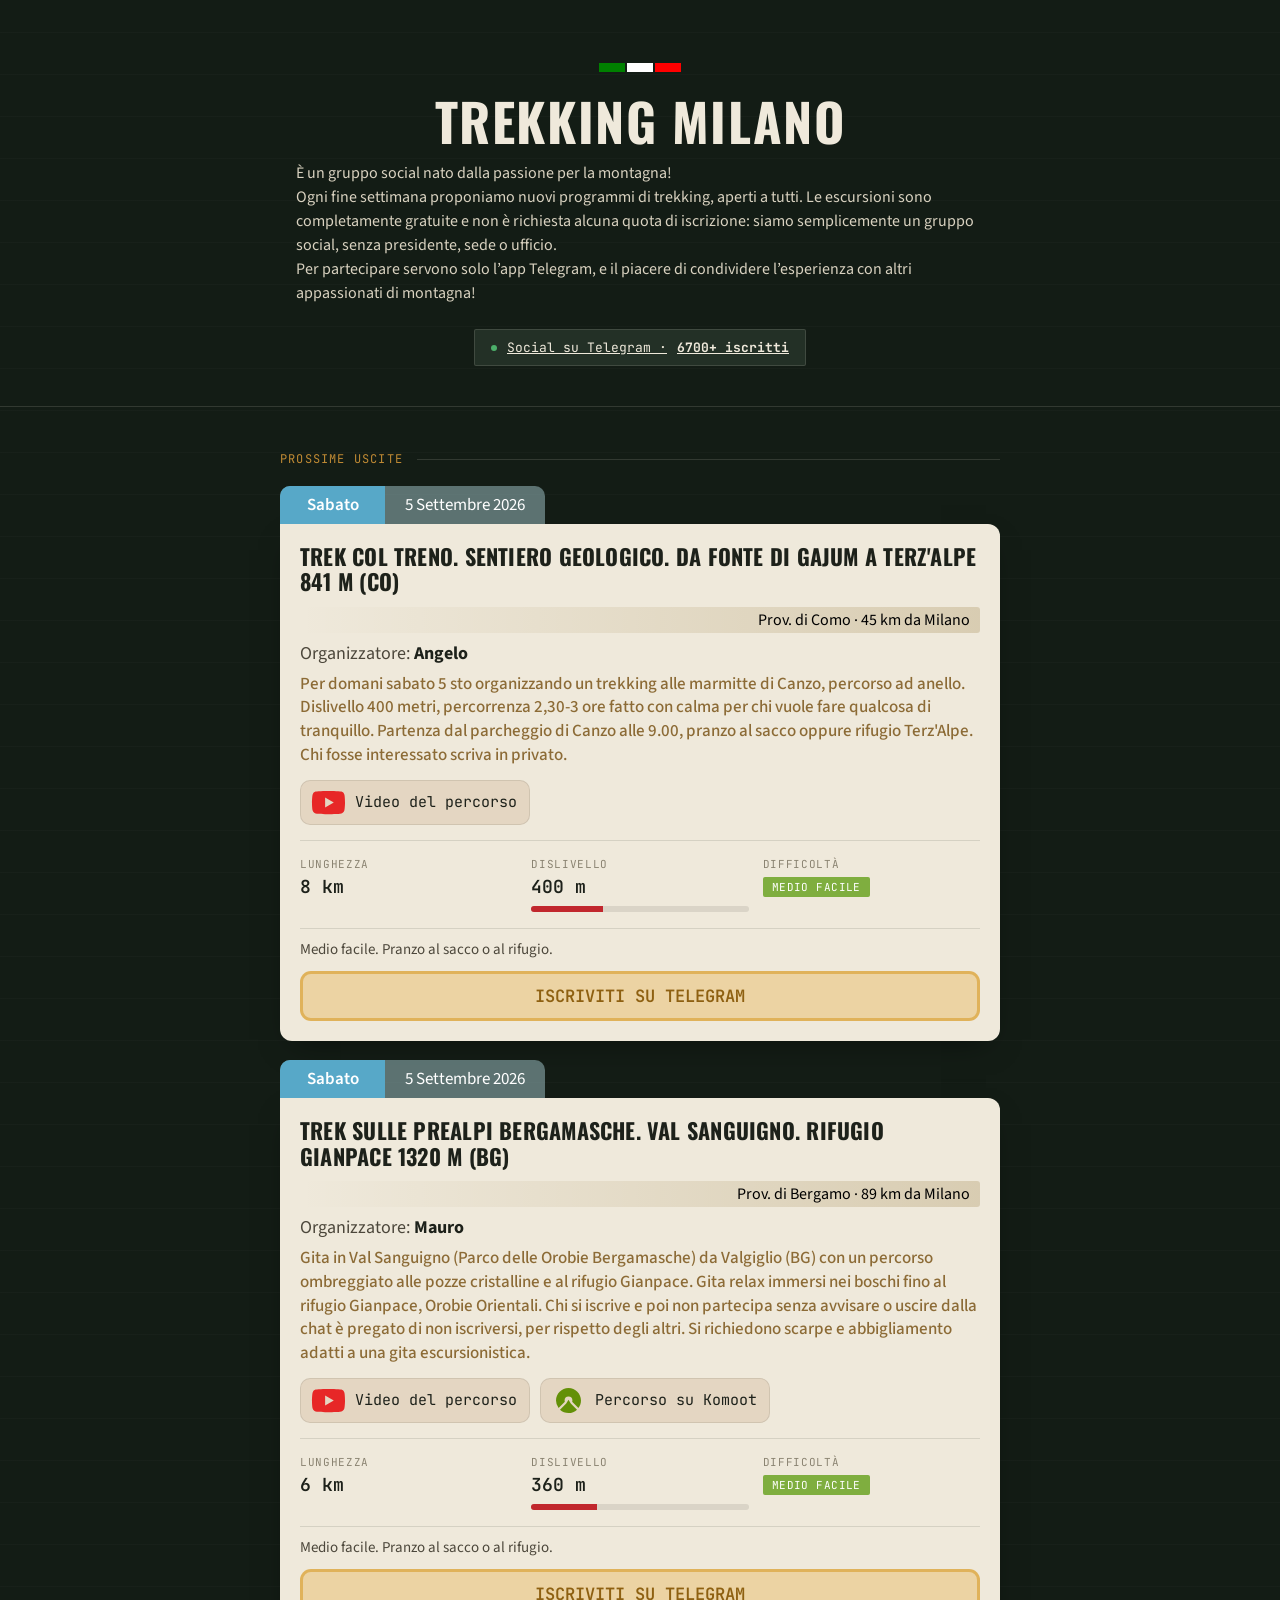
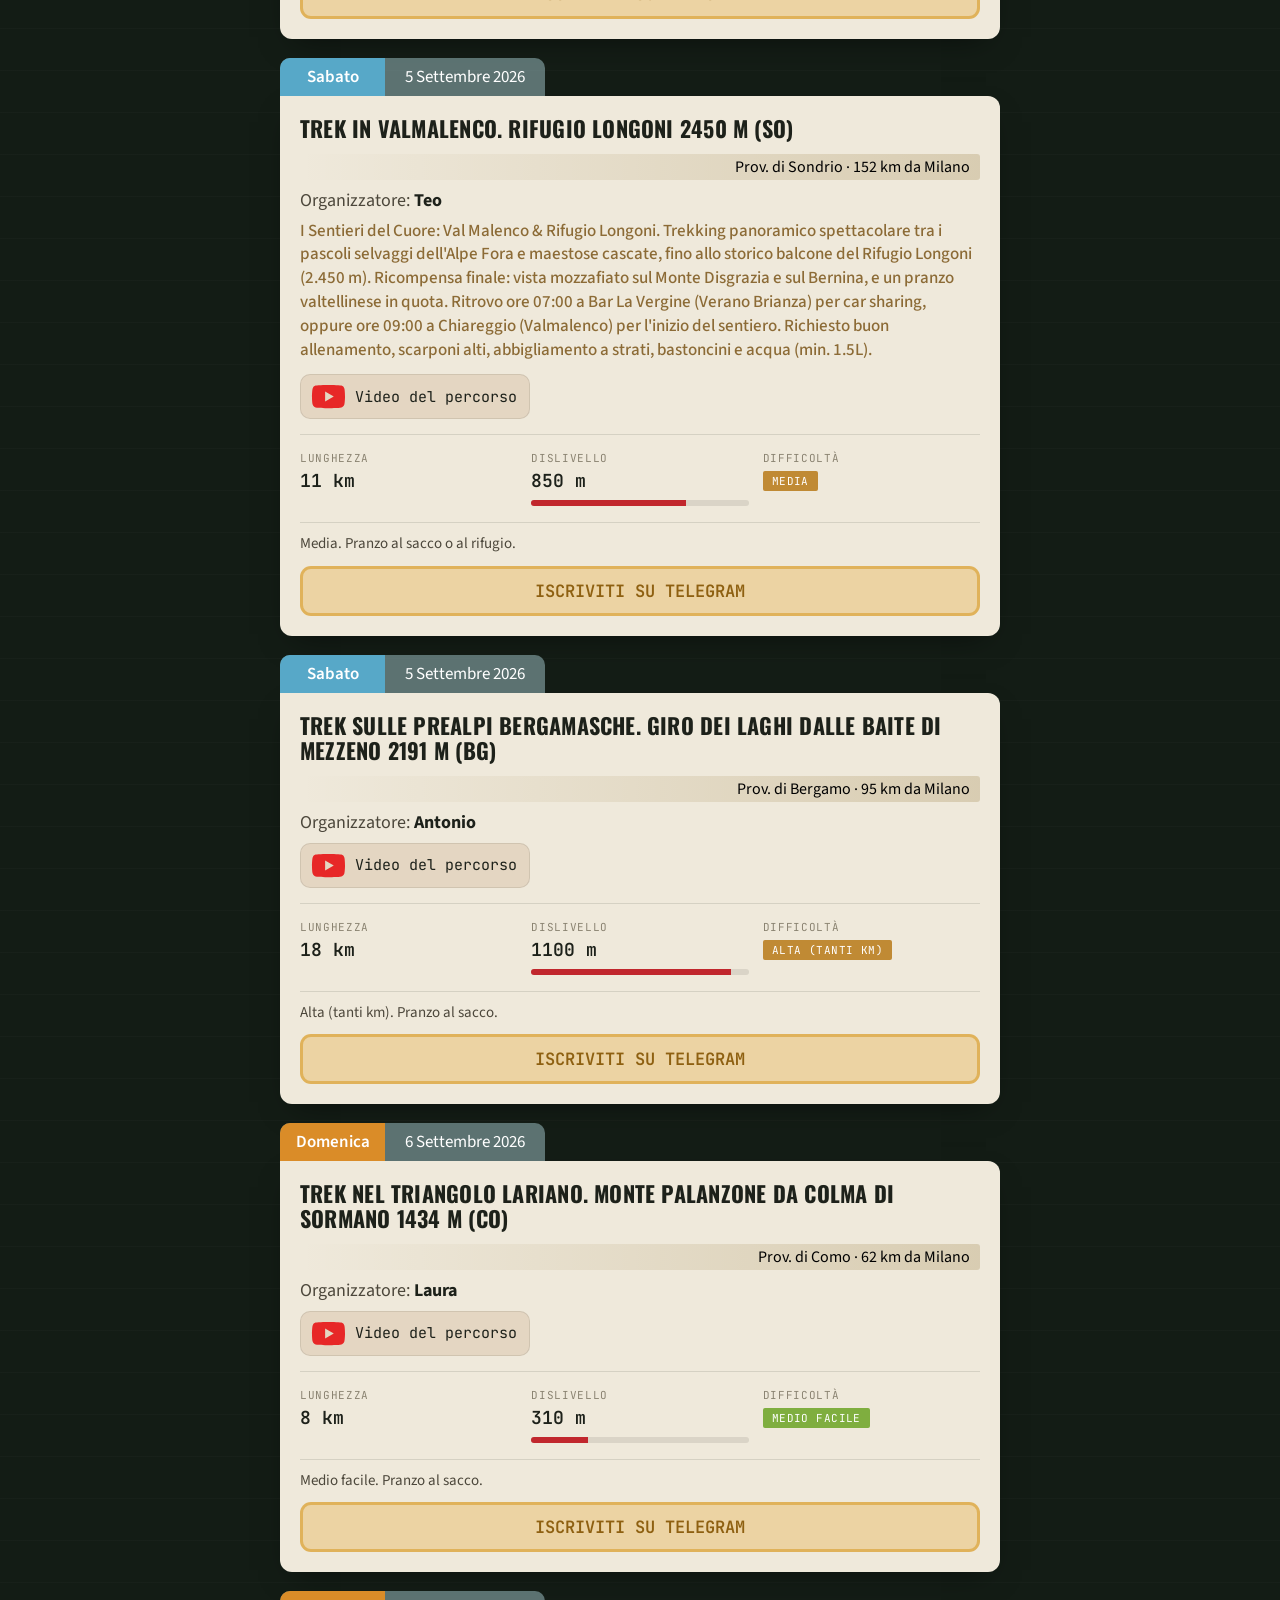
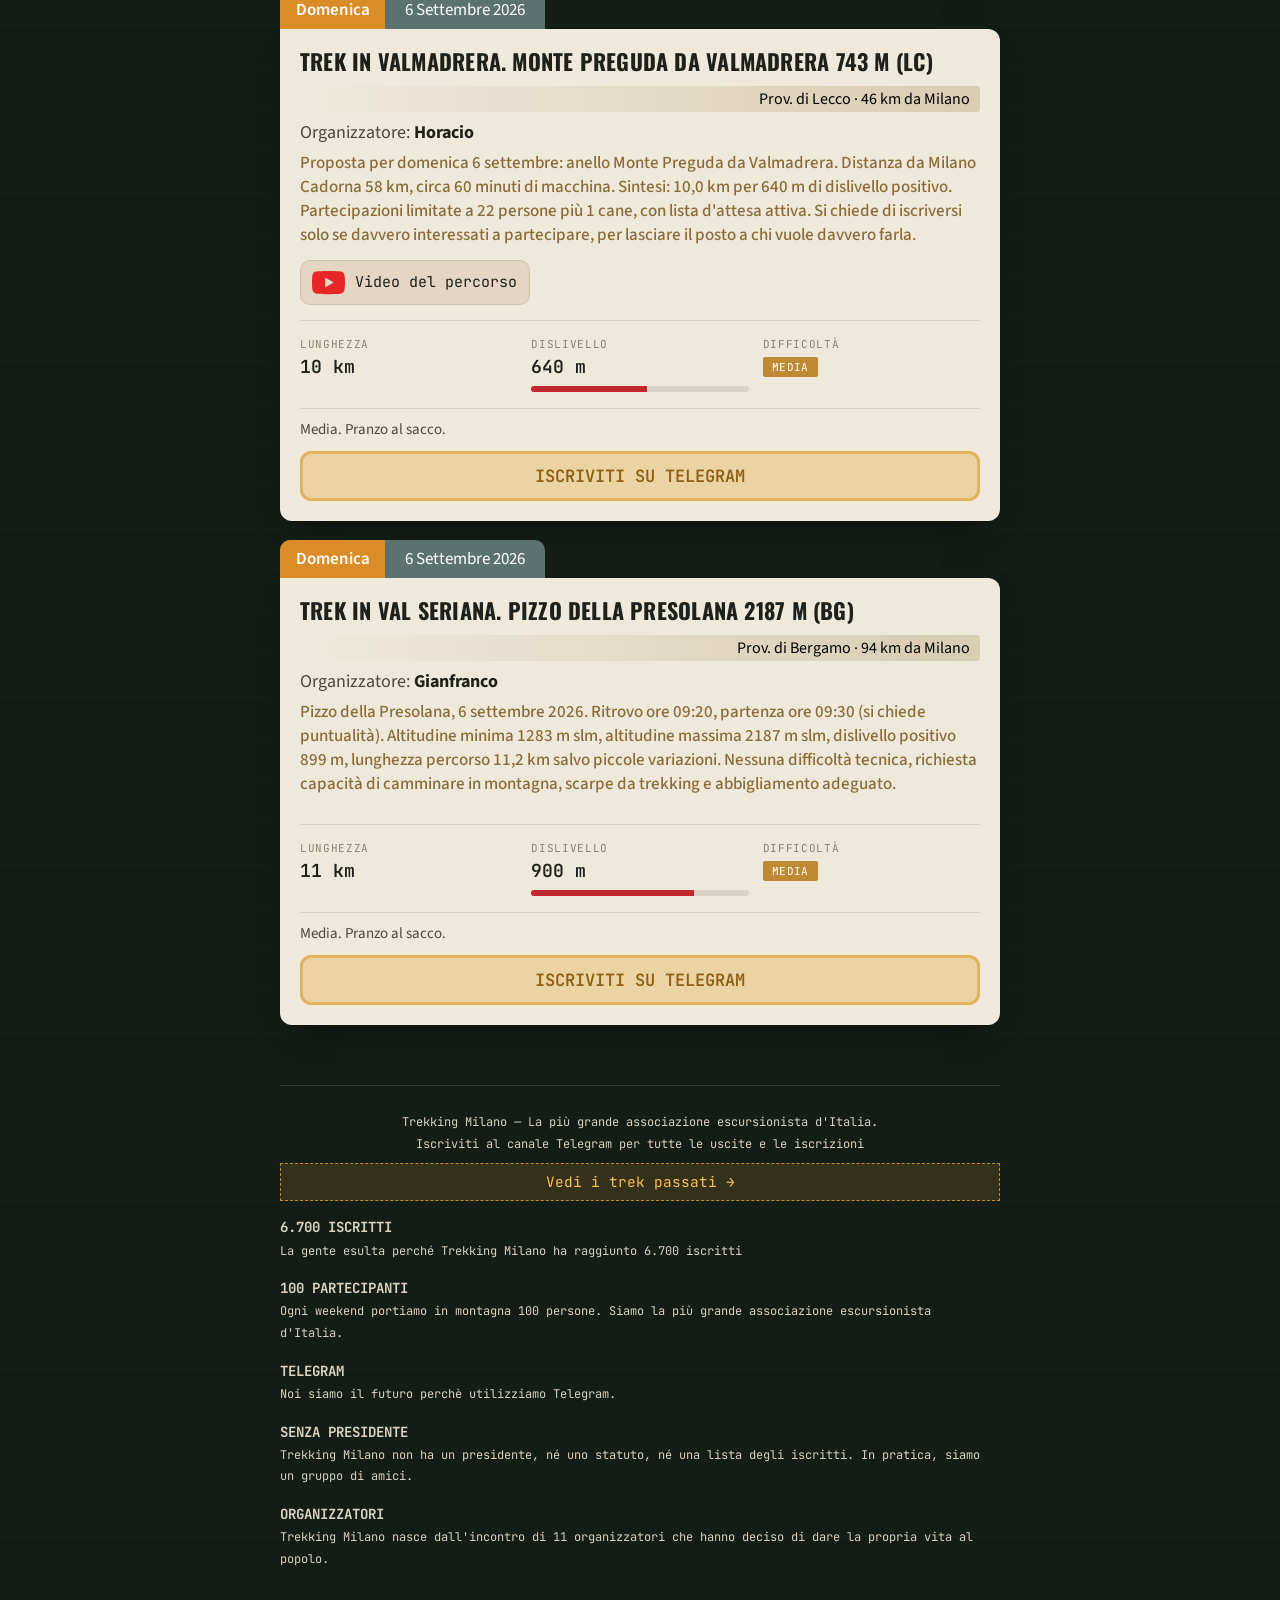
==== index.html @ b79a378e "favicon" ====
<!DOCTYPE html>
<html lang="it">
<head>
<meta charset="UTF-8">
<meta name="viewport" content="width=device-width, initial-scale=1.0">
<title>Trekking Milano</title>
<meta name="description" content="I trek del weekend organizzati dalla community TrekMI di Milano.">
<link rel="preconnect" href="https://fonts.googleapis.com">
<link rel="preconnect" href="https://fonts.gstatic.com" crossorigin>
<link href="https://fonts.googleapis.com/css2?family=Oswald:wght@500;600;700&family=JetBrains+Mono:wght@400;600&family=Source+Sans+3:wght@400;500;600&display=swap" rel="stylesheet">
<link rel="icon" type="image/png" sizes="32x32" href="images/favicon-32x32.png">
<link rel="stylesheet" href="style.css">
</head>
<body>
  <!-- Google tag (gtag.js) -->
<script async src="https://www.googletagmanager.com/gtag/js?id=G-W08KJY8EFF"></script>
<script>
  window.dataLayer = window.dataLayer || [];
  function gtag(){dataLayer.push(arguments);}
  gtag('js', new Date());

  gtag('config', 'G-W08KJY8EFF');
</script>

<header class="hero">
  <div class="blaze" aria-hidden="true">
    <span class="g"></span><span class="w"></span><span class="r"></span>
  </div>
  <h1>Trekking Milano</h1>
  <p class="sub">
  È un gruppo social nato dalla passione per la montagna! <br>
Ogni fine settimana proponiamo nuovi programmi di trekking, aperti a tutti. Le escursioni sono completamente gratuite e non è richiesta alcuna quota di iscrizione: siamo semplicemente un gruppo social, senza presidente, sede o ufficio.<br>
Per partecipare servono solo l’app Telegram, e il piacere di condividere l’esperienza con altri appassionati di montagna!
  </p>
  <a class="tg-badge" href="https://t.me/TrekMI" target="_blank" rel="noopener">
    <span class="dot"></span> Social su Telegram · <b>6700+ iscritti</b>
  </a>
</header>

<div class="wrap">
  <div class="week-label"><span>Prossime uscite</span><div class="line"></div></div>
  <div id="treks"></div>

  <footer>  
    Trekking Milano — La più grande associazione escursionista d'Italia.<br>
    Iscriviti al canale Telegram per tutte le uscite e le iscrizioni<br>
    <a href="archivio.html">Vedi i trek passati →</a>

    <div class="info">
      <h3>6.700 ISCRITTI</h3>
      <p>La gente esulta perché Trekking Milano ha raggiunto 6.700 iscritti</p>
      <h3>100 PARTECIPANTI</h3>
      <p>Ogni weekend portiamo in montagna 100 persone. Siamo la più grande associazione escursionista d'Italia. </p>
      <h3>TELEGRAM</h3>
      <p>Noi siamo il futuro perchè utilizziamo Telegram.  </p>
      <h3>SENZA PRESIDENTE</h3>
      <p>Trekking Milano non ha un presidente, né uno statuto, né una lista degli iscritti. In pratica, siamo un gruppo di amici. </p>
      <h3>ORGANIZZATORI</h3>
      <p>Trekking Milano nasce dall'incontro di 11 organizzatori che hanno deciso di dare la propria vita al popolo. </p>
    </div>
  </footer>
</div>

<script>
/* ------------------------------------------------------------------
   Aggiungi qui i trek della settimana. Ogni oggetto è un'uscita.
   maxDislivello serve solo per scalare la barretta "gauge": tienilo
   fisso (es. 1200) così le barre restano confrontabili di settimana
   in settimana, oppure aggiornalo se hai un'uscita molto più impegnativa.
------------------------------------------------------------------- */
const MAX_DISLIVELLO = 1200;

let TREKS = [];

const DIFF_COLORS = {
  "facile": "#4caf6a",
  "medio facile": "#7fae3f",
  "media": "#c08a34",
  "medio alta": "#c1272d",
  "alta": "#8f1f24"
};

function diffColor(diff){
  const key = diff.toLowerCase().trim();
  return DIFF_COLORS[key] || "#c08a34";
}

function formatDate(dataIso, fallback){
  if (!dataIso) return fallback;

  const [year, month, day] = dataIso.split('-').map(Number);
  const mesi = [
    'Gennaio', 'Febbraio', 'Marzo', 'Aprile', 'Maggio', 'Giugno',
    'Luglio', 'Agosto', 'Settembre', 'Ottobre', 'Novembre', 'Dicembre'
  ];

  return `${day} ${mesi[month - 1]} ${year}`;
}

function formatWeekday(dataIso, fallback){
  if (dataIso) {
    const [year, month, day] = dataIso.split('-').map(Number);
    const date = new Date(year, month - 1, day);
    return ['Domenica', 'Lunedì', 'Martedì', 'Mercoledì', 'Giovedì', 'Venerdì', 'Sabato'][date.getDay()];
  }

  const abbreviations = {
    Lun: 'Lunedì',
    Mar: 'Martedì',
    Mer: 'Mercoledì',
    Gio: 'Giovedì',
    Ven: 'Venerdì',
    Sab: 'Sabato',
    Dom: 'Domenica'
  };
  return abbreviations[fallback?.split(' ')[0]] || '';
}

function dayClass(dataIso, fallback){
  if (dataIso) {
    const [year, month, day] = dataIso.split('-').map(Number);
    const weekday = new Date(year, month - 1, day).getDay();
    if (weekday === 6) return 'sat';
    if (weekday === 0) return 'dom';  
  }

  if (fallback?.startsWith('Sab')) return 'sat';
  if (fallback?.startsWith('Dom')) return 'dom';
  return '';
}

async function loadTreks(){
  const response = await fetch('./this_week_trek.json');
  if (!response.ok) {
    throw new Error(`Unable to load trek data: ${response.status}`);
  }
  TREKS = await response.json();
  renderTreks();
}

function renderTreks(){
  const container = document.getElementById('treks');
  container.innerHTML = TREKS.map(t => {
    const pct = Math.min(100, Math.round((t.dislivello / MAX_DISLIVELLO) * 100));
    const diffLabel = t.note ? `${t.difficolta} (${t.note})` : t.difficolta;
    const descrizione = typeof t.descrizione === 'string' && t.descrizione.trim().toLowerCase() !== 'null'
      ? t.descrizione.trim()
      : '';
    return `
      <article class="card">
        <div class="card-top">
            <span class="day-name ${dayClass(t.data_iso, t.giorno)}">${formatWeekday(t.data_iso, t.giorno)}</span>
            <span class="date">${formatDate(t.data_iso, t.giorno)}</span>
        </div>
        <h2>${t.titolo}</h2>
        <div class="prov">${t.provincia} · ${t.distanza}</div>
        <p class="organizer">Organizzatore: <b>${t.organizzatore}</b></p>
        ${descrizione ? `<p class="peak">${descrizione}</p>` : ''}

        <div class="actions">
          ${t.youtube ? `<a class="btn-link btn-youtube" title="Open Youtube" href="${t.youtube}" target="_blank" rel="noopener"><span class="icon icon-youtube" aria-hidden="true"></span>Video del percorso</a>` : ''}
          ${t.komoot_link ? `<a class="btn-link btn-komoot" title="Open Komoot" href="${t.komoot_link}" target="_blank" rel="noopener"><span class="icon icon-komoot" aria-hidden="true"></span>Percorso su Komoot</a>` : ''}
        </div>
        
        <div class="stats">
          <div class="stat">
            <div class="k">Lunghezza</div>
            <div class="v">${t.lunghezza}</div>
          </div>
          <div class="stat">
            <div class="k">Dislivello</div>
            <div class="v">${t.dislivello} m</div>
            <div class="gauge"><i style="width:${pct}%"></i></div>
          </div>
          <div class="stat">
            <div class="k">Difficoltà</div>
            <span class="diff" style="background:${diffColor(t.difficolta)}">${t.difficolta}</span>
          </div>
        </div>

        <p class="meta-line">${diffLabel}. ${t.pranzo}.</p>

        
          ${t.iscrizione
            ? `<a class="btn btn-primary" href="${t.iscrizione}" target="_blank" rel="noopener">Iscriviti su Telegram</a>`
            : `<span class="btn btn-disabled">${t.iscrizioneTesto || 'Iscrizioni chiuse'}</span>`
          }
        
      </article>
    `;
  }).join('');
}

loadTreks().catch(error => {
  console.error(error);
});
</script>

</body>
</html>
---- style.css ----
:root{
  --pine-950:#131c15;
  --pine-900:#1b271d;
  --pine-800:#233026;
  --paper:#efe9db;
  --paper-dim:#d9d2c0;
  --cai-red:#c1272d;
  --cai-red-dim:#8f1f24;
  --ochre:#c08a34;
  --ink:#1d211a;
  --line: rgba(239,233,219,0.14);
}

*{box-sizing:border-box;}
html{scroll-behavior:smooth;}
body{
  margin:0;
  background:
    repeating-linear-gradient(0deg, rgba(255,255,255,0.02) 0px, rgba(255,255,255,0.02) 1px, transparent 1px, transparent 42px),
    var(--pine-950);
  color:var(--paper);
  font-family:'Source Sans 3', sans-serif;
  -webkit-font-smoothing:antialiased;
}
a{color:inherit;}

.wrap{max-width:760px;margin:0 auto;padding:0 20px 80px;}

header.hero{
  padding:56px 20px 40px;
  text-align:center;
  border-bottom:1px solid var(--line);
  position:relative;
  overflow:hidden;
}
header.hero::before{
  content:"";
  position:absolute; inset:0;
  background-image: linear-gradient(transparent, transparent);
  opacity:0.5;
}
.blaze{
  display:inline-flex;
  align-items:center;
  gap:2px;
  margin-bottom:22px;
}
.blaze span{
  display:block; width:26px; height:9px;
}
.blaze .g{background:green;}
.blaze .w{background:white;}
.blaze .r{background:red;}
  
.eyebrow{
  font-family:'JetBrains Mono', monospace;
  letter-spacing:.14em;
  text-transform:uppercase;
  font-size:12px;
  color:var(--ochre);
  margin:0 0 10px;
}

h1{
  font-family:'Oswald', sans-serif;
  text-transform:uppercase;
  font-weight:700;
  letter-spacing:.03em;
  font-size:clamp(34px, 7vw, 52px);
  margin:0 0 14px;
  line-height:1.02;
}

.sub{
    color: var(--paper-dim);
    font-size: 16px;
    max-width: 86ch;
    margin: 0 auto 24px;
    line-height: 1.5;
    text-align: left;
}

.tg-badge{
  display:inline-flex;
  align-items:center;
  gap:10px;
  font-family:'JetBrains Mono', monospace;
  font-size:13px;
  background:var(--pine-800);
  border:1px solid var(--line);
  padding:9px 16px;
  border-radius:2px;
}
.tg-badge b{color:var(--paper);}
.tg-badge .dot{width:6px;height:6px;background:#4caf6a;border-radius:50%;display:inline-block;}

.week-label{
  display:flex;
  align-items:center;
  gap:14px;
  margin:44px 0 22px;
}
.week-label .line{flex:1;height:1px;background:var(--line);}
.week-label span{
  font-family:'JetBrains Mono', monospace;
  text-transform:uppercase;
  letter-spacing:.1em;
  font-size:12px;
  color:var(--ochre);
  white-space:nowrap;
}

#treks{display:flex;flex-direction:column;gap:22px;}
.card{
  background:var(--paper);
  color:var(--ink);
  border-radius:12px;
  border-top-left-radius:0;
  padding:20px 20px;
  margin-top:35px;
  position:relative;
  box-shadow:0 12px 30px -14px rgba(0,0,0,0.55);
}

.card-top{
    position: absolute;
    top: -38px;
    /* height: 35px; */
    border-top-left-radius:10px;
    border-top-right-radius:10px;
    line-height: 38px;
    left: 0;
    display: flex;
    /* justify-content: space-between; */
    /* align-items: flex-start; */
    margin-bottom: 6px;
    background-color: #8cacb099;
}

.day-name {
    min-width: 105px;
    text-align: center;
   background-color: red;
    color: white;
    font-weight: 600;
    font-size: 17px;
   border-top-left-radius:10px;
}
.day-name.sat{background:#57a8c8}
.day-name.dom{background:#da8c28}
.date {
    min-width: 160px;
    text-align: center;
    font-size: 17px;
    font-weight: 400;
    color:white;
}
.day-tag{
    font-family: 'JetBrains Mono', monospace;
    font-size: 15px;
    color: white;
    font-weight: 600;
    background: #bfa160;
    padding: 14px 20px 9px 21px;
    margin-top: -20px;
    margin-left: -20px;
    border-bottom-right-radius: 12px;
    border-top-left-radius: 12px;
    box-shadow: inset -1px -1px 5px #0000003f;
}

.day-tag.sat{background:#3eb0cc}
.day-tag.dom{background:#df5941}
.prov{
    font-size: 16px;
    color: #000000;
    margin-top: -5px;
    margin-top: 12px;
    background: linear-gradient(90deg,rgba(255, 255, 255, 0) 0%, #76510030 100%);
    border-radius: 3px;
    padding: 2px 10px;
    text-align: right;
}

h2{
  font-family:'Oswald', sans-serif;
  text-transform:uppercase;
  font-size:22px;
  line-height:1.15;
  margin:0 0 4px;
  letter-spacing:.01em;
}
.peak{
    font-size: 17px;
    color: #8c6b36;
    font-weight: 500;
    margin-top: 7px;
    margin-bottom: 12px;
    line-height: 1.4em;
}
.organizer{
  font-size:18px;
  color:#4c473b;
  margin-top: 8px;
  margin-bottom: 5px;
}
.organizer b{color:var(--ink);}

.stats{
  display:grid;
  grid-template-columns:repeat(3,1fr);
  gap:14px;
  border-top:1px solid rgba(29,33,26,0.12);
  border-bottom:1px solid rgba(29,33,26,0.12);
  padding:16px 0;
}
.stat .k{
  font-family:'JetBrains Mono', monospace;
  font-size:11px;
  text-transform:uppercase;
  letter-spacing:.06em;
  color:#8a8371;
  margin-bottom:4px;
}
.stat .v{
  font-family:'JetBrains Mono', monospace;
  font-size:18px;
  font-weight:600;
}

.gauge{
  height:6px;
  background:rgba(29,33,26,0.1);
  border-radius:3px;
  margin-top:8px;
  overflow:hidden;
}
.gauge > i{
  display:block; height:100%;
  background:var(--cai-red);
}

.diff{
  display:inline-block;
  font-family:'JetBrains Mono', monospace;
  font-size:11px;
  text-transform:uppercase;
  letter-spacing:.04em;
  padding:3px 9px;
  border-radius:2px;
  color:#fff;
  margin-top:2px;
}

.meta-line{
    font-size: 15px;
    color: #4c473b;
    margin-top: 10px;
    margin-bottom: 10px;
    line-height: 1.5;
}

.actions{
  display:flex; gap:10px; flex-wrap:wrap;
    margin-top: 8px;
    margin-bottom: 15px;
}
.btn{
  font-family:'JetBrains Mono', monospace;
  font-size:13px;
  text-transform:uppercase;
  text-decoration:none;
  padding:11px 18px;
  border-radius:2px;
  font-weight:600;
  display:inline-flex;
  align-items:center;
  gap:8px;
   border-radius: 11px;
}
.btn-primary{
    color: #8e6011;
    border: 3px solid #dba740bf;
    background-color: #e4991045;
    display: block;
    width: 100%;
    text-align: center;
    font-size: 17px;
   }
.btn-ghost{background:transparent; color:var(--ink); border:1px solid rgba(29,33,26,0.3);}
.btn-disabled{
  background:transparent;
  color:#8a8371;
  border:1px dashed rgba(29,33,26,0.35);
  cursor:default;
}

.btn-link{
    display: inline-flex;
    min-width: 228px;
    min-height: 45px;
    align-items: center;
    gap: 9px;
    font-family: 'JetBrains Mono', monospace;
    font-size: 15px;
    text-decoration: none;
    color: var(--ink);
    padding: 4px 12px 4px 10px;
    border-radius: 10px;
    border: 1px solid rgba(29, 33, 26, 0.1);
    background-color: #b180532e;
}

.icon{
  display:inline-block;
  min-width: 35px;
  flex:0 0 auto;
  background-color:currentColor;
  -webkit-mask-position:center;
  mask-position:center;
  -webkit-mask-repeat:no-repeat;
  mask-repeat:no-repeat;
  -webkit-mask-size:contain;
  mask-size:contain;
}
.icon-youtube{
  -webkit-mask-image:url('images/icon-youtube.svg');
  mask-image:url('images/icon-youtube.svg');
  color:#e72727;
  width:35px;
  height:35px;
}
.icon-komoot{
  -webkit-mask-image:url('images/icon-komoot.svg');
  mask-image:url('images/icon-komoot.svg');
  color:#639008;
  width:25px;
  height:25px;

}
.btn-youtube{}
.btn-komoot{} 
footer{
  text-align:center;
  margin-top:60px;
  padding-top:26px;
  border-top:1px solid var(--line);
  font-family:'JetBrains Mono', monospace;
  font-size:12px;
  color:var(--paper-dim);
  line-height:1.8;
}
footer a{
    display: block;
    margin-top: 8px;
    padding: 5px;
    color: #ffbe56;
    font-size: larger;
    background-color: #c08a3430;
    text-decoration: none;
    border: 1px dashed var(--ochre);
}

footer .info h3{
  text-align:left;
  margin-bottom: 0;
}


footer .info p{
  margin-top: 0;
  text-align:left;
}

@media (max-width:480px){
  .stats{grid-template-columns:1fr 1fr;}
  .stat:last-child{grid-column:1 / -1;}
}
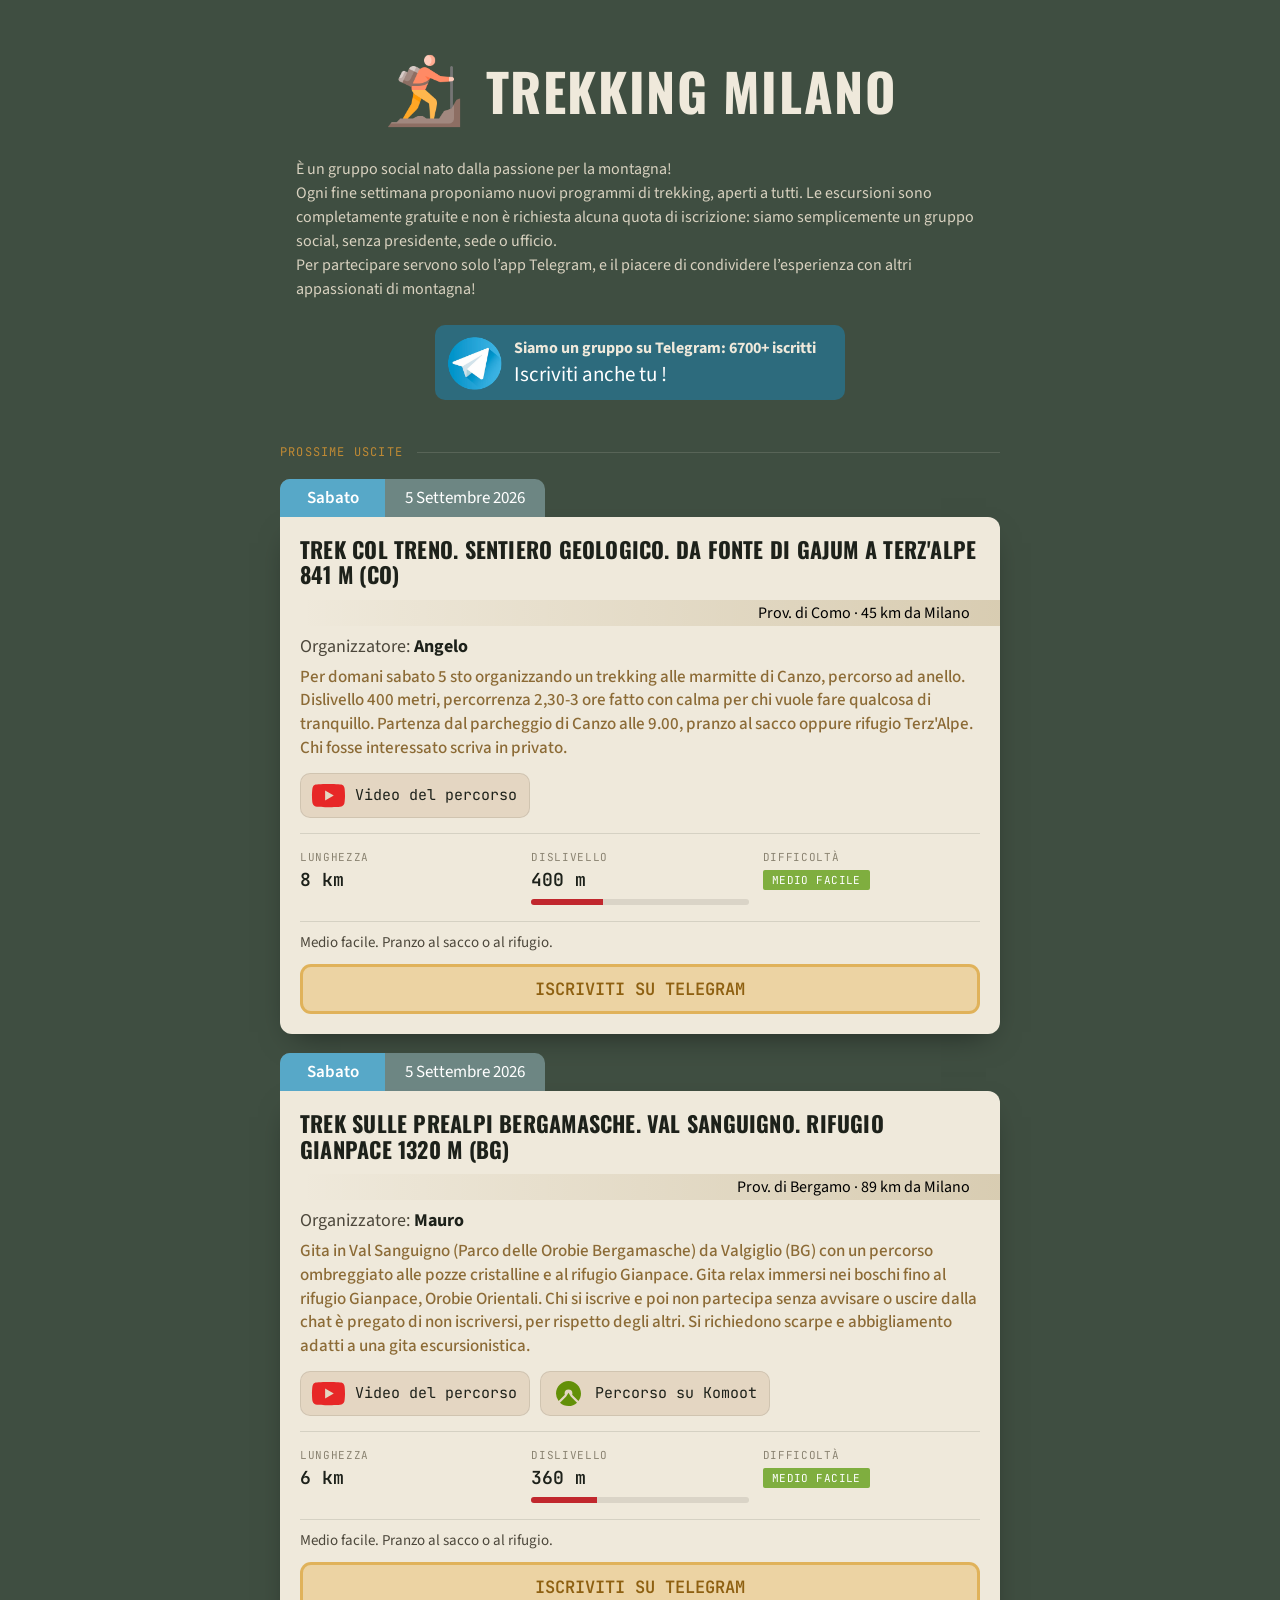
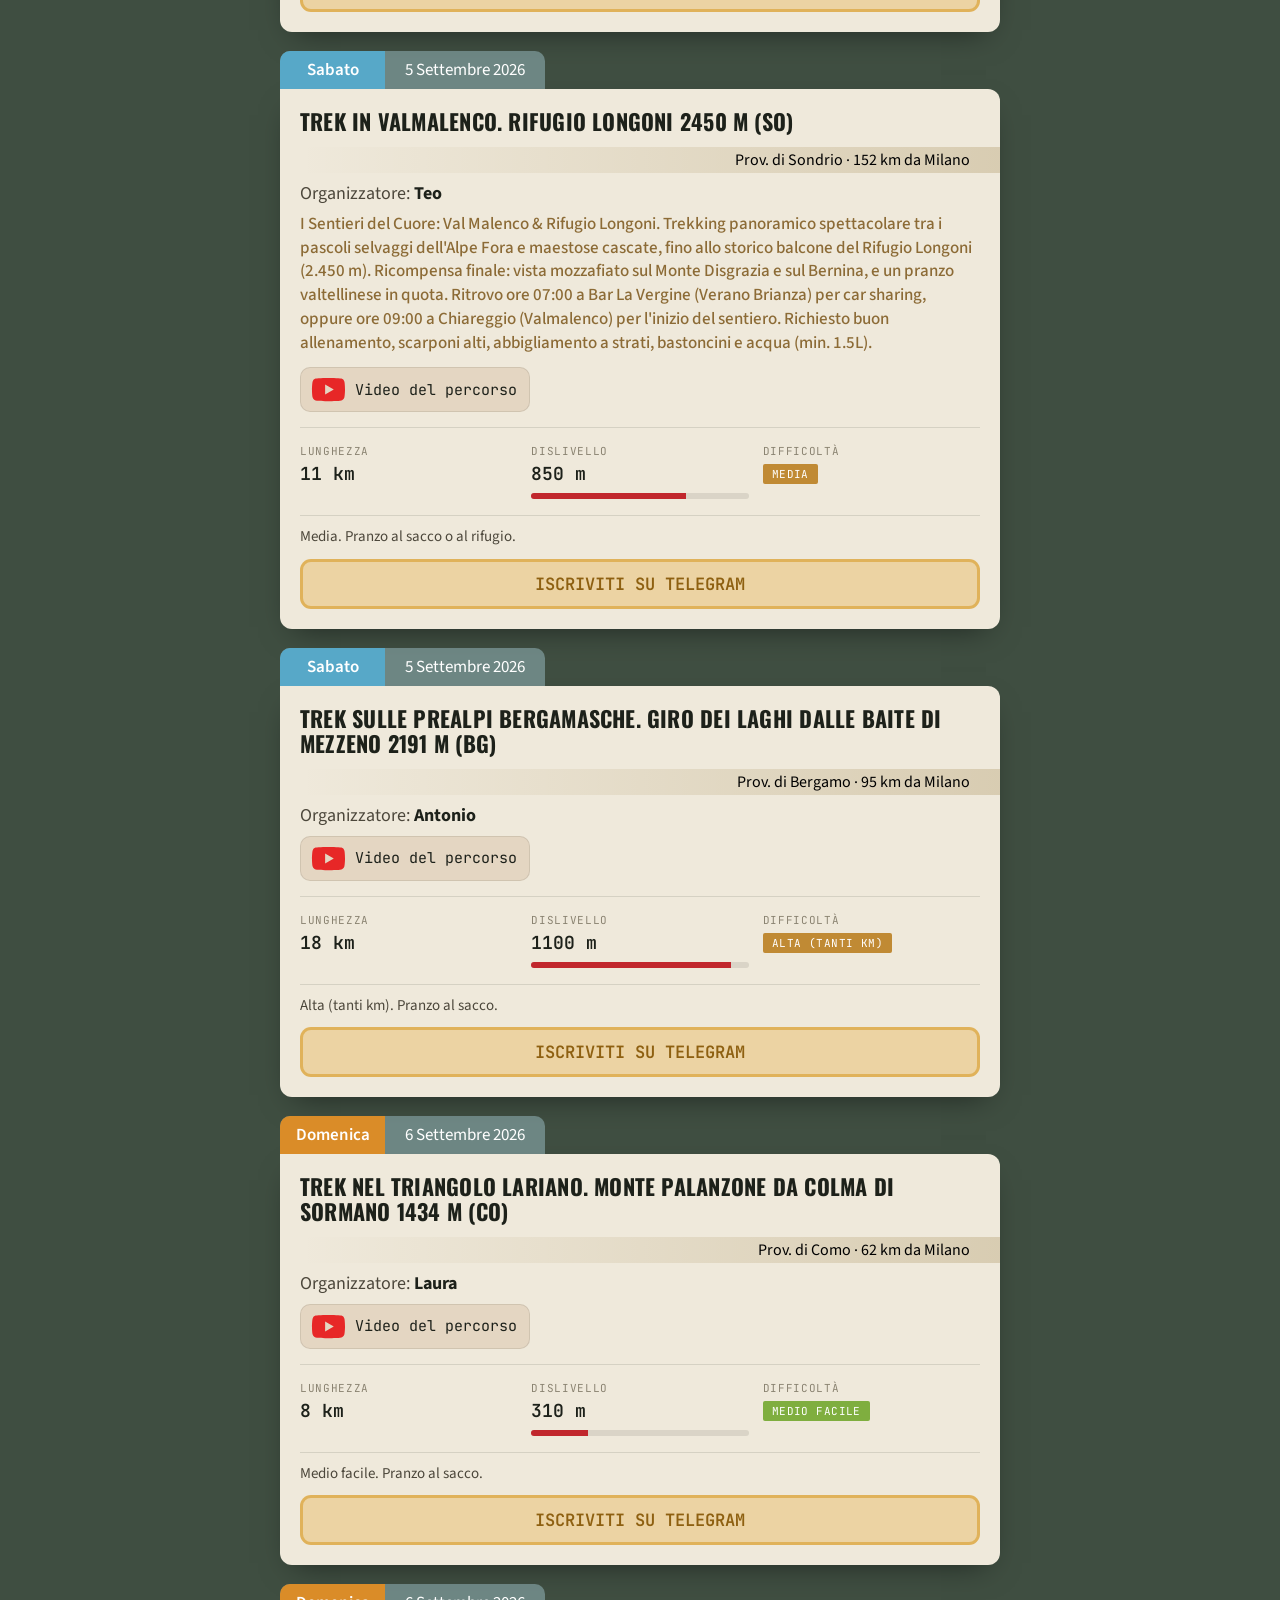
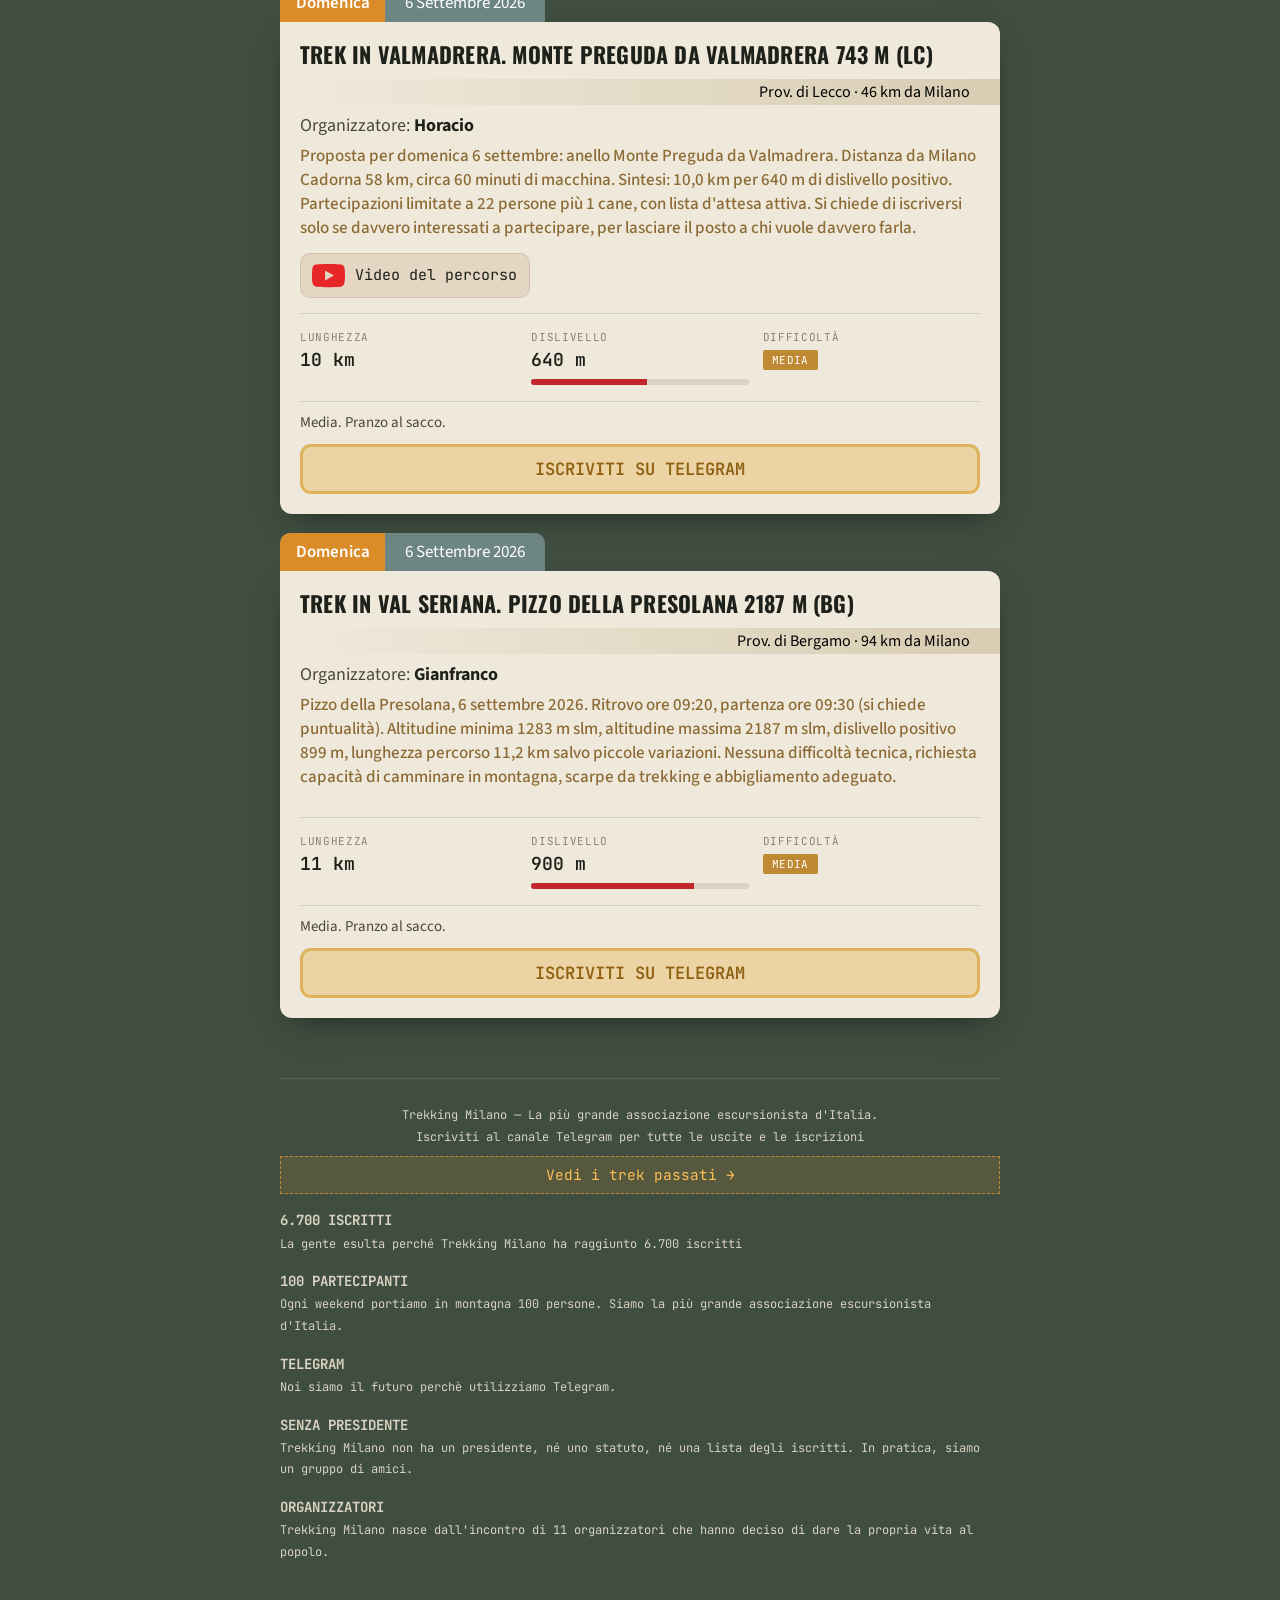
==== commit c6708106: "icons, telegram" ====
--- a/index.html
+++ b/index.html
@@ -23,17 +23,19 @@
 </script>
 
 <header class="hero">
-  <div class="blaze" aria-hidden="true">
-    <span class="g"></span><span class="w"></span><span class="r"></span>
+  <div class="title-header">
+    <img src="images/icon_trekking_milano.png" alt="Trekking Milano" >
+    <h1>Trekking Milano</h1>
   </div>
-  <h1>Trekking Milano</h1>
   <p class="sub">
   È un gruppo social nato dalla passione per la montagna! <br>
 Ogni fine settimana proponiamo nuovi programmi di trekking, aperti a tutti. Le escursioni sono completamente gratuite e non è richiesta alcuna quota di iscrizione: siamo semplicemente un gruppo social, senza presidente, sede o ufficio.<br>
 Per partecipare servono solo l’app Telegram, e il piacere di condividere l’esperienza con altri appassionati di montagna!
   </p>
-  <a class="tg-badge" href="https://t.me/TrekMI" target="_blank" rel="noopener">
-    <span class="dot"></span> Social su Telegram · <b>6700+ iscritti</b>
+  <a class="sec-telegram" href="https://t.me/TrekMI" target="_blank" rel="noopener">
+    <img src="images/telegram.png" alt="Telegram">
+    <span class="title main-title">Siamo un gruppo su Telegram: 6700+ iscritti</span>
+    <span class="title sub-title">Iscriviti anche tu !</span>
   </a>
 </header>
 
--- a/style.css
+++ b/style.css
@@ -15,9 +15,7 @@
 html{scroll-behavior:smooth;}
 body{
   margin:0;
-  background:
-    repeating-linear-gradient(0deg, rgba(255,255,255,0.02) 0px, rgba(255,255,255,0.02) 1px, transparent 1px, transparent 42px),
-    var(--pine-950);
+  background-color:#3f4e41;
   color:var(--paper);
   font-family:'Source Sans 3', sans-serif;
   -webkit-font-smoothing:antialiased;
@@ -26,10 +24,28 @@
 
 .wrap{max-width:760px;margin:0 auto;padding:0 20px 80px;}
 
+
+.title-header{
+  display: flex;
+  align-items: center;
+  justify-content: center;
+  gap: 22px;
+}
+.title-header img{width:80px;height:80px;}
+
+.title-header h1{ 
+text-align: left;
+    font-family: 'Oswald', sans-serif;
+    text-transform: uppercase;
+    font-weight: 700;
+    letter-spacing: .03em;
+    font-size: clamp(34px, 7vw, 52px);
+    line-height: 1.2;
+}
+
 header.hero{
-  padding:56px 20px 40px;
+  padding:25px 20px 0px 20px;
   text-align:center;
-  border-bottom:1px solid var(--line);
   position:relative;
   overflow:hidden;
 }
@@ -39,6 +55,8 @@
   background-image: linear-gradient(transparent, transparent);
   opacity:0.5;
 }
+
+
 .blaze{
   display:inline-flex;
   align-items:center;
@@ -61,15 +79,7 @@
   margin:0 0 10px;
 }
 
-h1{
-  font-family:'Oswald', sans-serif;
-  text-transform:uppercase;
-  font-weight:700;
-  letter-spacing:.03em;
-  font-size:clamp(34px, 7vw, 52px);
-  margin:0 0 14px;
-  line-height:1.02;
-}
+
 
 .sub{
     color: var(--paper-dim);
@@ -93,6 +103,41 @@
 }
 .tg-badge b{color:var(--paper);}
 .tg-badge .dot{width:6px;height:6px;background:#4caf6a;border-radius:50%;display:inline-block;}
+
+.sec-telegram{
+    position: relative;
+    display: block;
+    max-width: 410px;
+    margin: 0 auto;
+    padding: 12px 14px 11px;
+    color: var(--paper);
+    background: #2a718ad4;
+    /* border: 3px solid rgb(43 91 101); */
+    border-radius: 10px;
+    text-decoration: none;  
+}
+.sec-telegram img{
+    position: absolute;
+    left: 12px;
+    top: 11px;
+    width: 56px;
+    height: 55px;
+}
+.sec-telegram .title{
+  text-align:left;
+  padding-left:65px;
+  display:block;
+  
+}
+.sec-telegram .title.main-title{
+   font-size:16px;
+  font-weight: 700;
+}
+.sec-telegram .title.sub-title{
+  margin:0;
+  color:white;
+  font-size:21px;
+}
 
 .week-label{
   display:flex;
@@ -172,13 +217,13 @@
 .day-tag.sat{background:#3eb0cc}
 .day-tag.dom{background:#df5941}
 .prov{
-    font-size: 16px;
+font-size: 16px;
     color: #000000;
     margin-top: -5px;
     margin-top: 12px;
-    background: linear-gradient(90deg,rgba(255, 255, 255, 0) 0%, #76510030 100%);
-    border-radius: 3px;
-    padding: 2px 10px;
+    margin-right: -20px;
+    background: linear-gradient(90deg, rgba(255, 255, 255, 0) 0%, #76510030 100%);
+    padding: 2px 30px 2px 10px;
     text-align: right;
 }
 
@@ -338,8 +383,6 @@
   height:25px;
 
 }
-.btn-youtube{}
-.btn-komoot{} 
 footer{
   text-align:center;
   margin-top:60px;
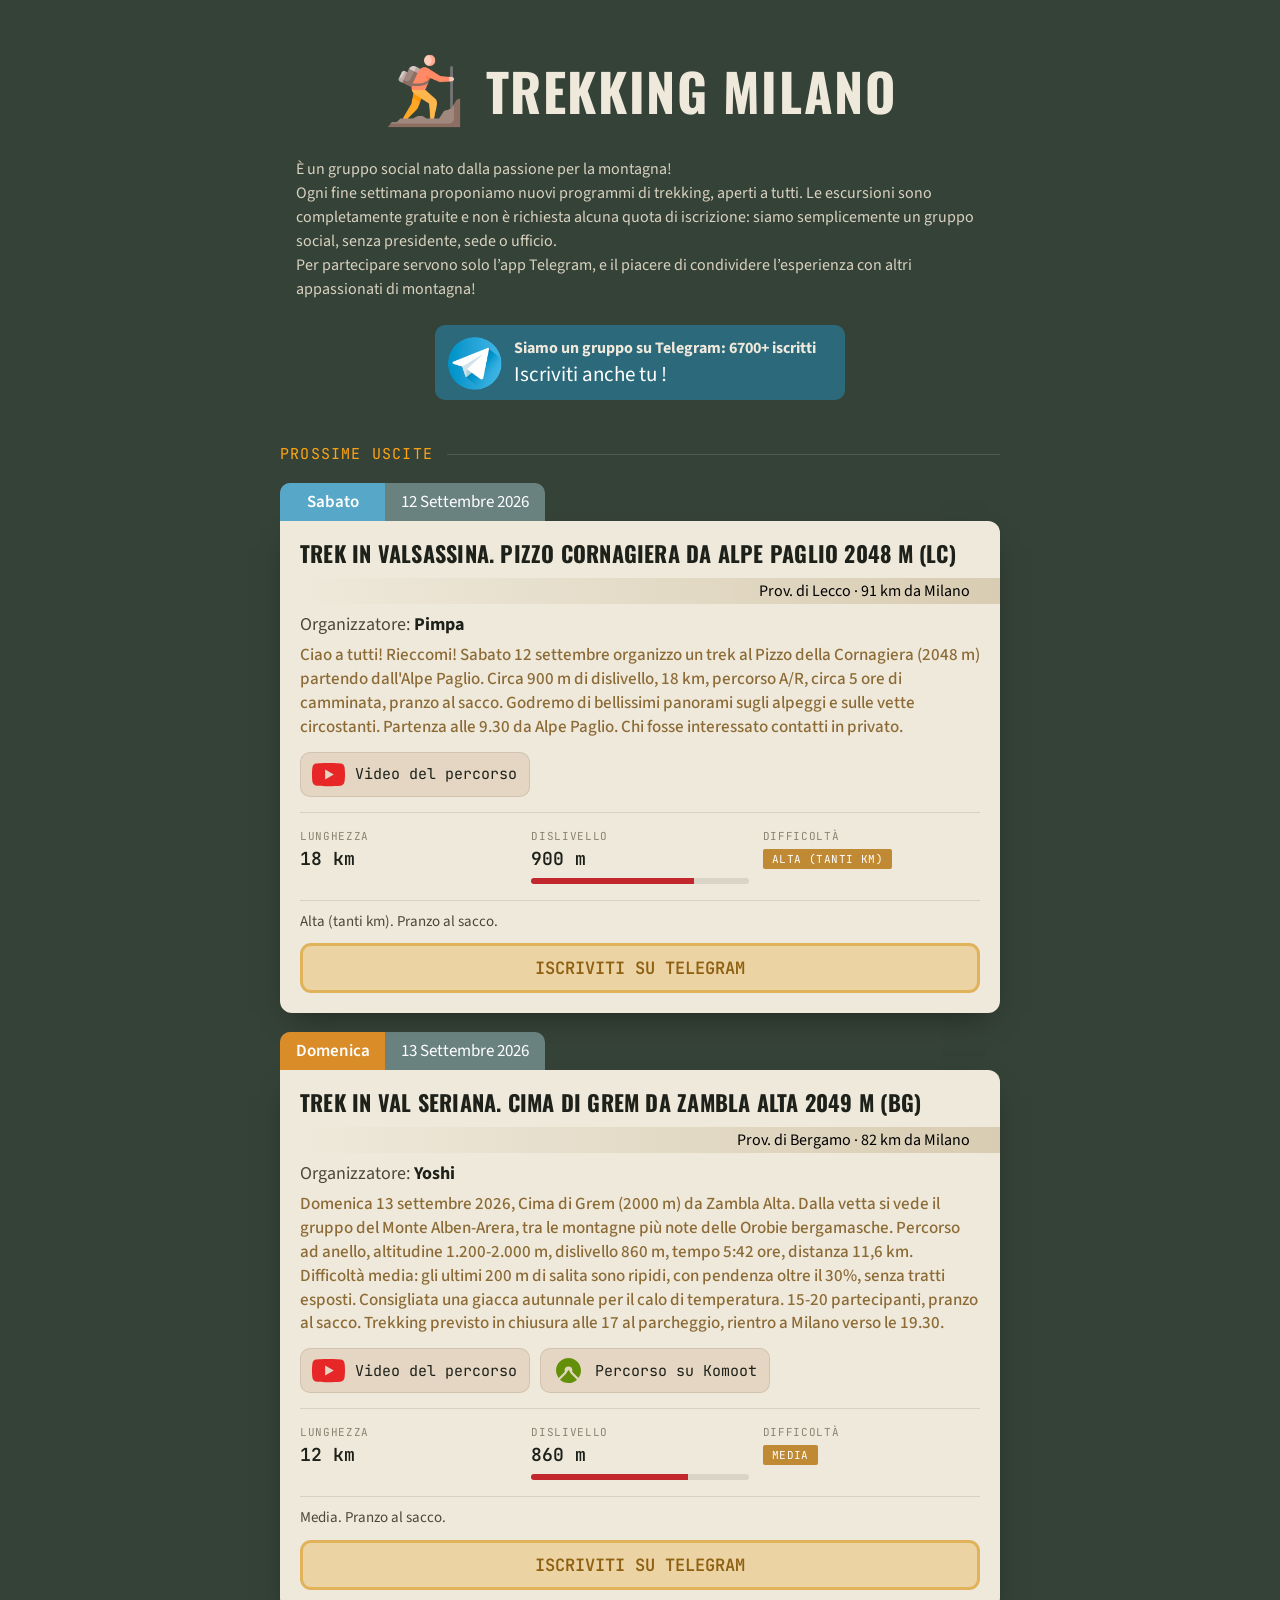
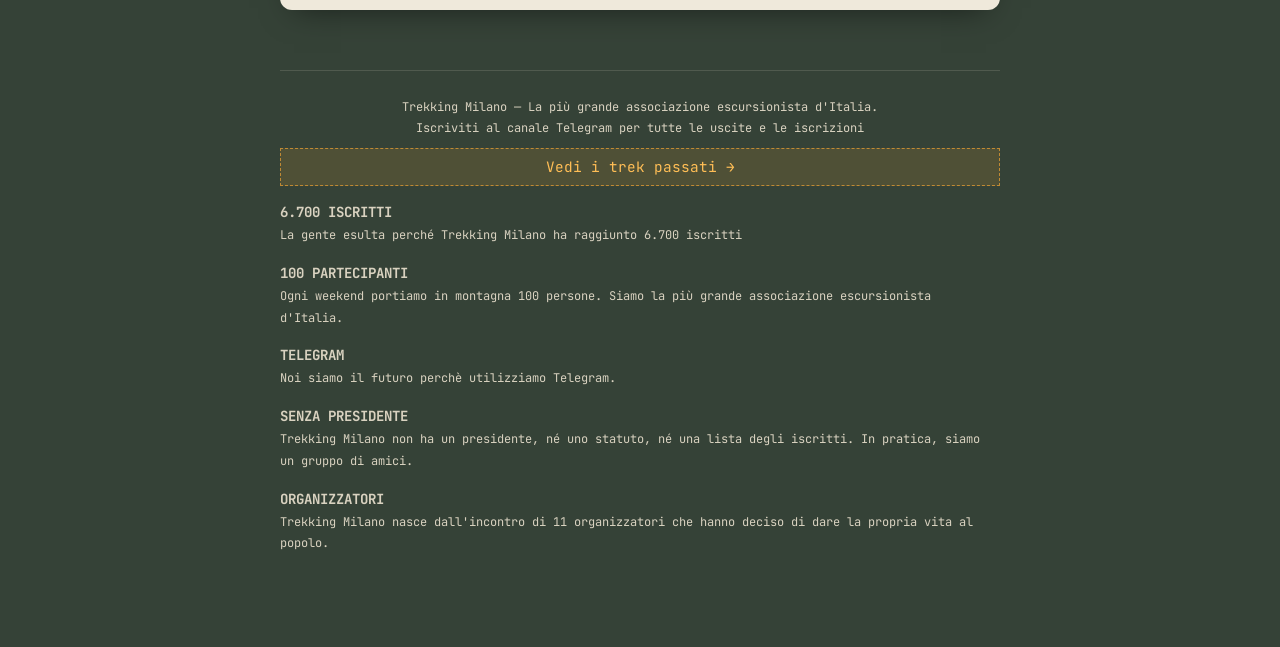
==== commit 22868d62: "description" ====
--- a/index.html
+++ b/index.html
@@ -4,7 +4,7 @@
 <meta charset="UTF-8">
 <meta name="viewport" content="width=device-width, initial-scale=1.0">
 <title>Trekking Milano</title>
-<meta name="description" content="I trek del weekend organizzati dalla community TrekMI di Milano.">
+<meta name="description" content="Trekking Milano è un gruppo social, ogni fine settimana proponiamo nuovi programmi di trekking in Lombardia. Le escursioni sono tutte gratuite ed aperte a tutti. ">
 <link rel="preconnect" href="https://fonts.googleapis.com">
 <link rel="preconnect" href="https://fonts.gstatic.com" crossorigin>
 <link href="https://fonts.googleapis.com/css2?family=Oswald:wght@500;600;700&family=JetBrains+Mono:wght@400;600&family=Source+Sans+3:wght@400;500;600&display=swap" rel="stylesheet">
--- a/style.css
+++ b/style.css
@@ -15,7 +15,7 @@
 html{scroll-behavior:smooth;}
 body{
   margin:0;
-  background-color:#3f4e41;
+  background-color:#354237;
   color:var(--paper);
   font-family:'Source Sans 3', sans-serif;
   -webkit-font-smoothing:antialiased;
@@ -147,12 +147,12 @@
 }
 .week-label .line{flex:1;height:1px;background:var(--line);}
 .week-label span{
-  font-family:'JetBrains Mono', monospace;
-  text-transform:uppercase;
-  letter-spacing:.1em;
-  font-size:12px;
-  color:var(--ochre);
-  white-space:nowrap;
+  font-family: 'JetBrains Mono', monospace;
+  text-transform: uppercase;
+  letter-spacing: 0.08em;
+  font-size: 15px;
+  color: #ffa413;
+  white-space: nowrap;
 }
 
 #treks{display:flex;flex-direction:column;gap:22px;}
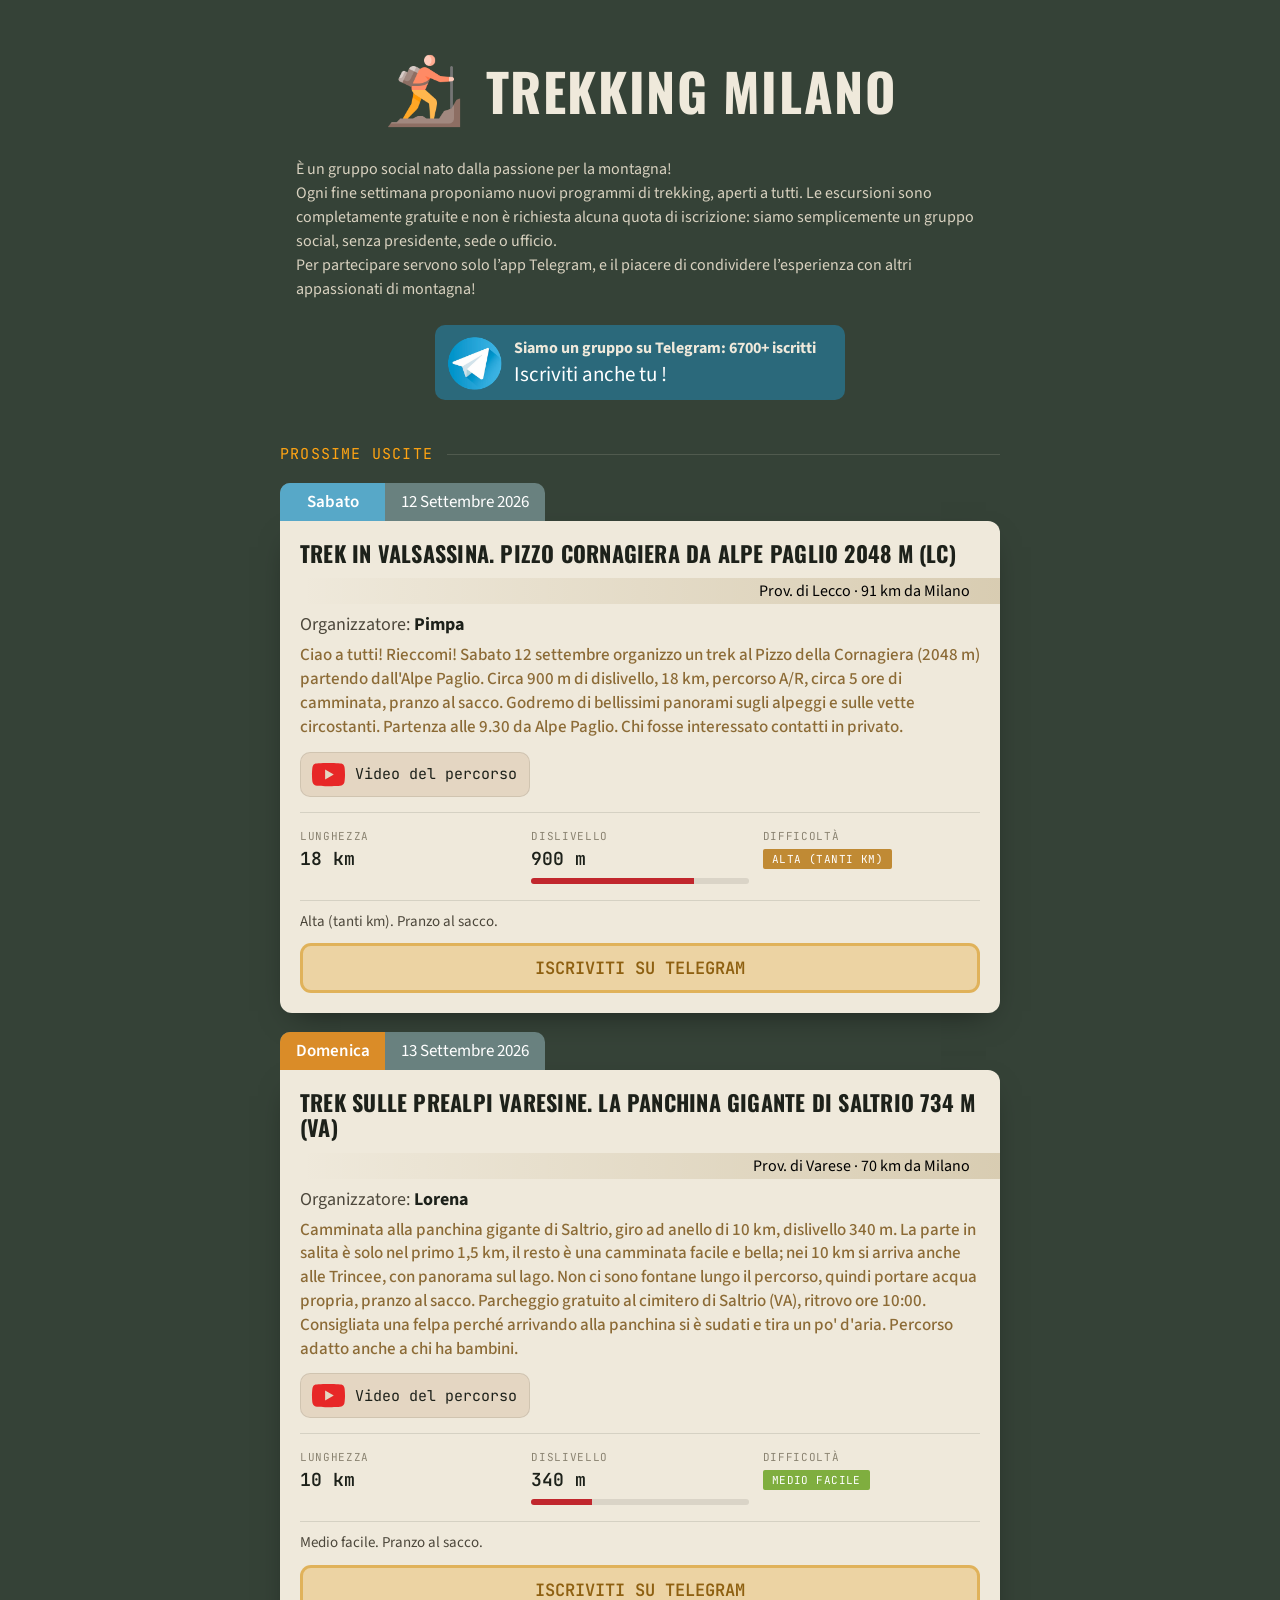
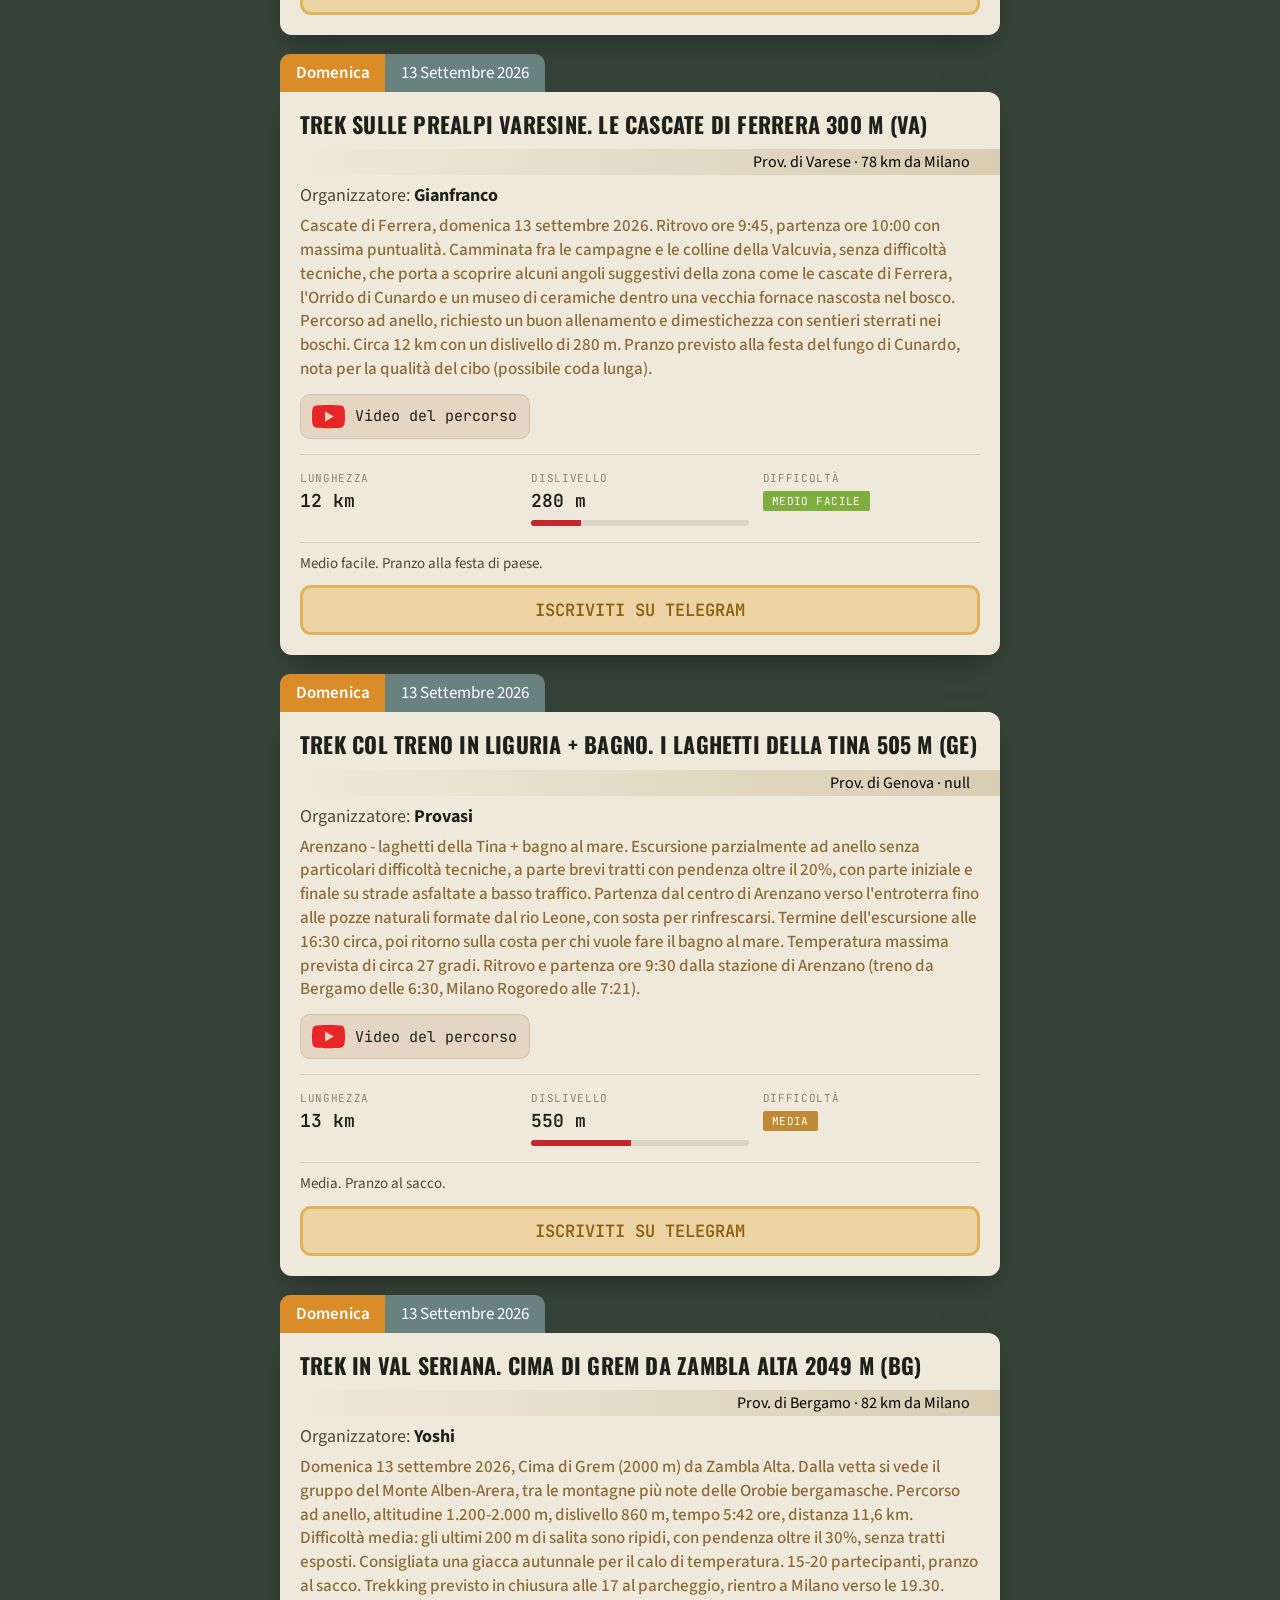
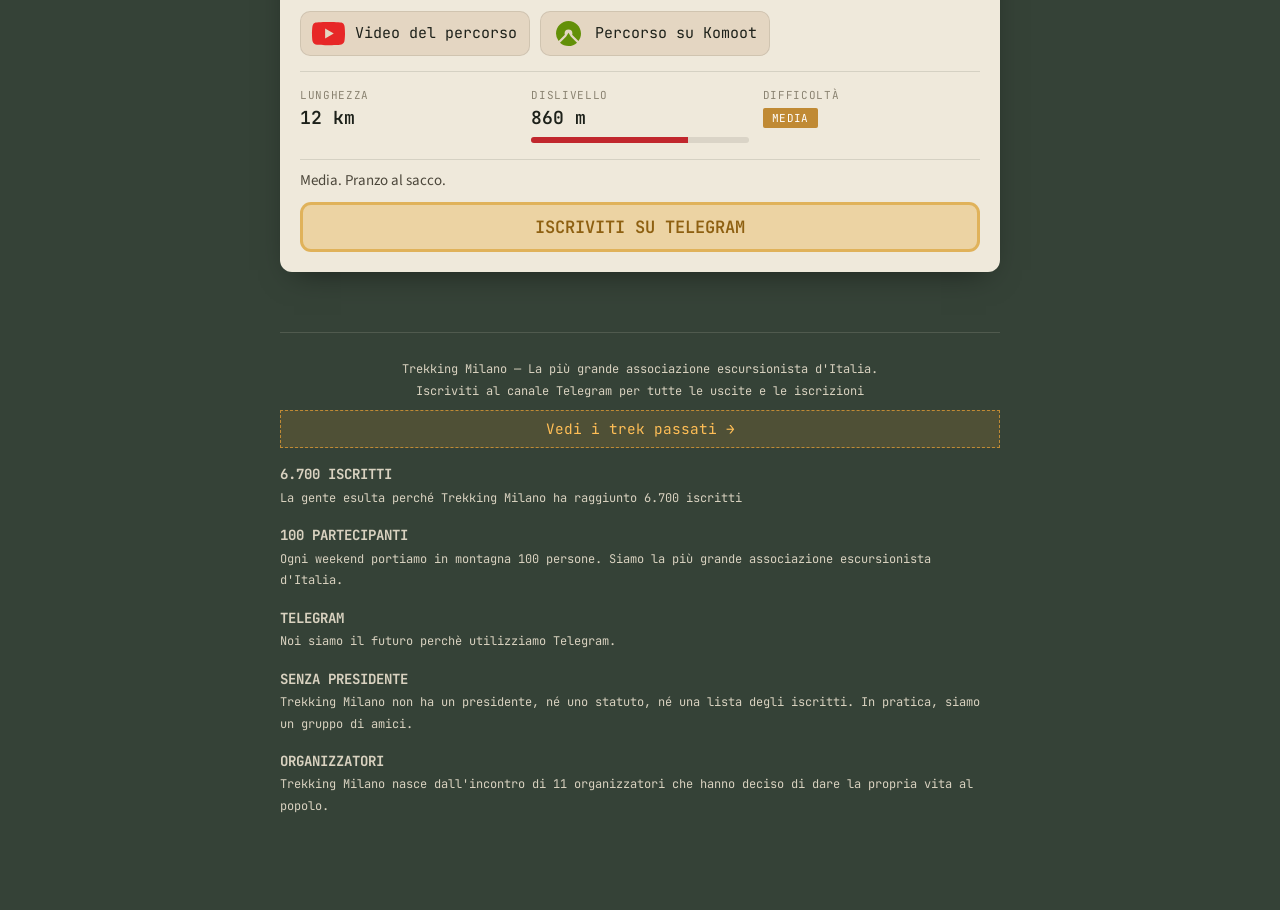
==== commit 36d0d449: "archive" ====
--- a/index.html
+++ b/index.html
@@ -46,7 +46,7 @@
   <footer>  
     Trekking Milano — La più grande associazione escursionista d'Italia.<br>
     Iscriviti al canale Telegram per tutte le uscite e le iscrizioni<br>
-    <a href="archivio.html">Vedi i trek passati →</a>
+    <a href="archive.html">Vedi i trek passati →</a>
 
     <div class="info">
       <h3>6.700 ISCRITTI</h3>
@@ -63,6 +63,7 @@
   </footer>
 </div>
 
+<script src="common.js"></script>
 <script>
 /* ------------------------------------------------------------------
    Aggiungi qui i trek della settimana. Ogni oggetto è un'uscita.
@@ -85,50 +86,6 @@
 function diffColor(diff){
   const key = diff.toLowerCase().trim();
   return DIFF_COLORS[key] || "#c08a34";
-}
-
-function formatDate(dataIso, fallback){
-  if (!dataIso) return fallback;
-
-  const [year, month, day] = dataIso.split('-').map(Number);
-  const mesi = [
-    'Gennaio', 'Febbraio', 'Marzo', 'Aprile', 'Maggio', 'Giugno',
-    'Luglio', 'Agosto', 'Settembre', 'Ottobre', 'Novembre', 'Dicembre'
-  ];
-
-  return `${day} ${mesi[month - 1]} ${year}`;
-}
-
-function formatWeekday(dataIso, fallback){
-  if (dataIso) {
-    const [year, month, day] = dataIso.split('-').map(Number);
-    const date = new Date(year, month - 1, day);
-    return ['Domenica', 'Lunedì', 'Martedì', 'Mercoledì', 'Giovedì', 'Venerdì', 'Sabato'][date.getDay()];
-  }
-
-  const abbreviations = {
-    Lun: 'Lunedì',
-    Mar: 'Martedì',
-    Mer: 'Mercoledì',
-    Gio: 'Giovedì',
-    Ven: 'Venerdì',
-    Sab: 'Sabato',
-    Dom: 'Domenica'
-  };
-  return abbreviations[fallback?.split(' ')[0]] || '';
-}
-
-function dayClass(dataIso, fallback){
-  if (dataIso) {
-    const [year, month, day] = dataIso.split('-').map(Number);
-    const weekday = new Date(year, month - 1, day).getDay();
-    if (weekday === 6) return 'sat';
-    if (weekday === 0) return 'dom';  
-  }
-
-  if (fallback?.startsWith('Sab')) return 'sat';
-  if (fallback?.startsWith('Dom')) return 'dom';
-  return '';
 }
 
 async function loadTreks(){
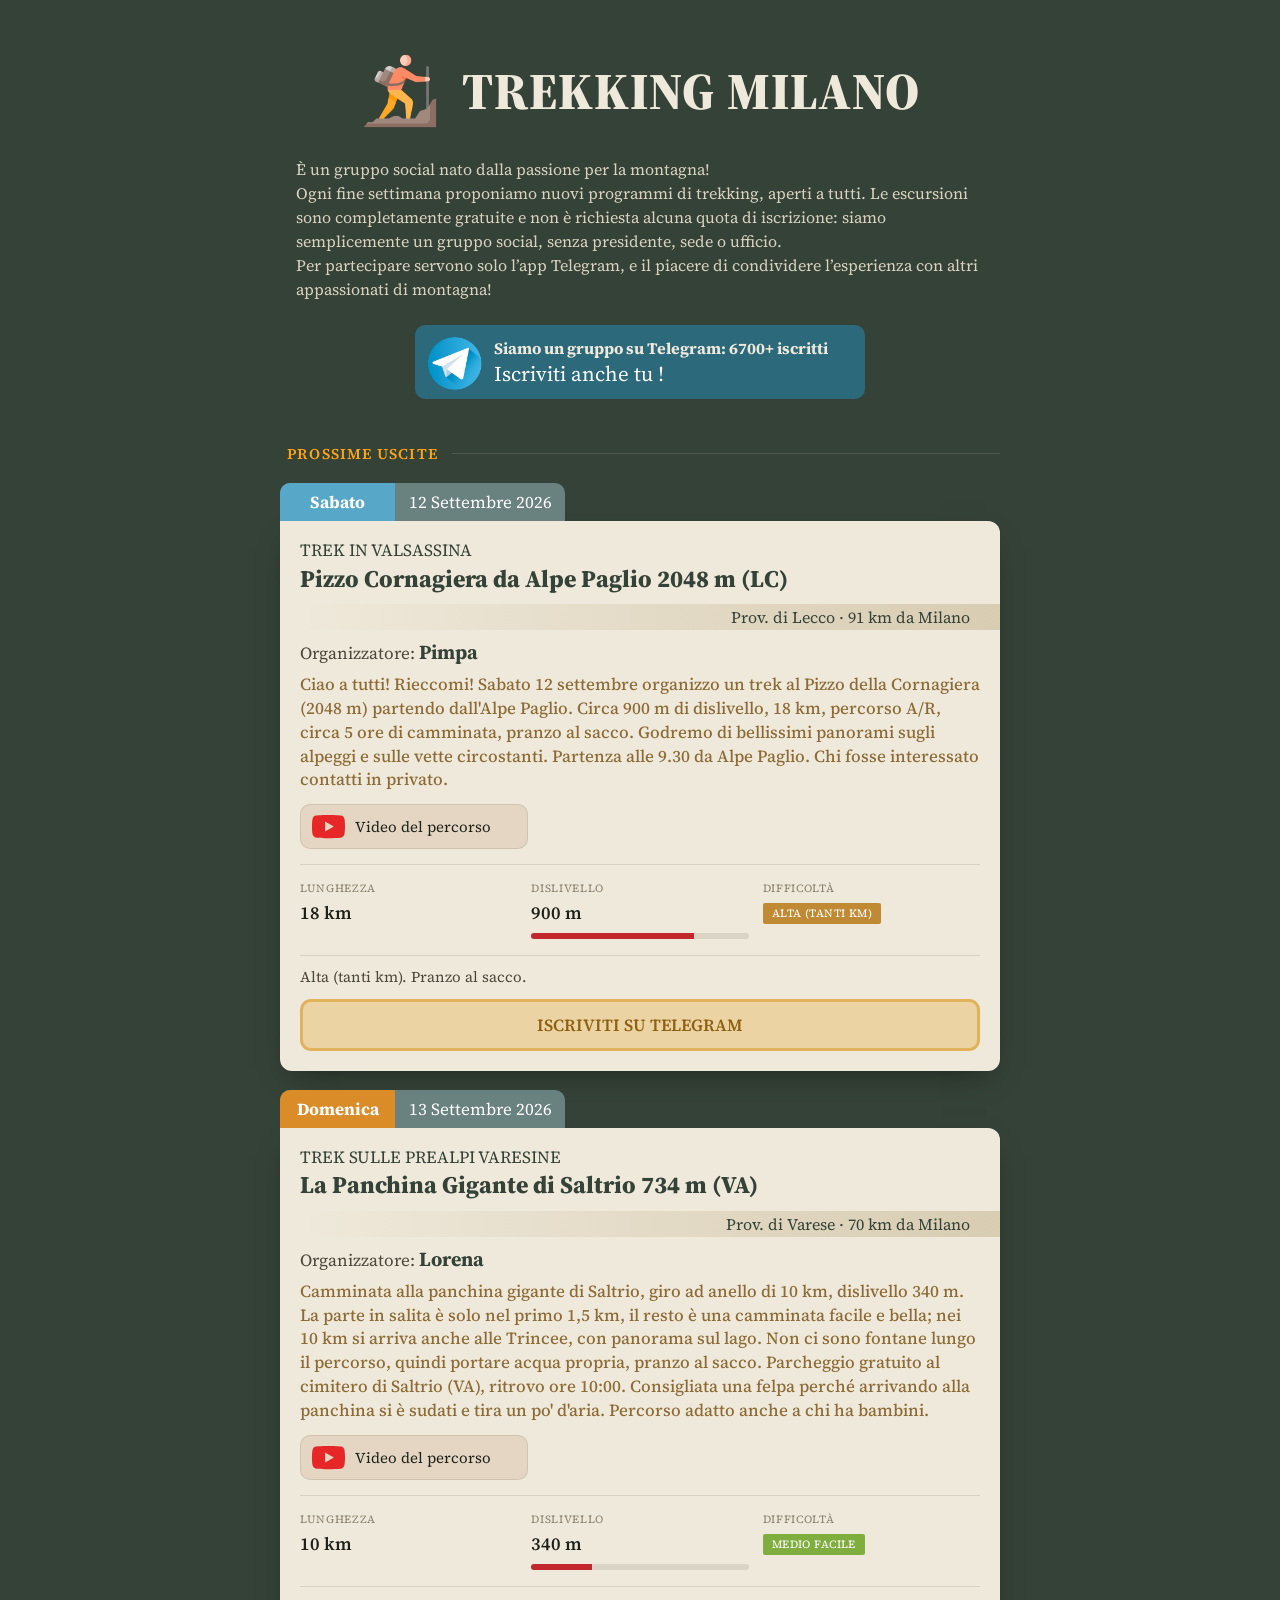
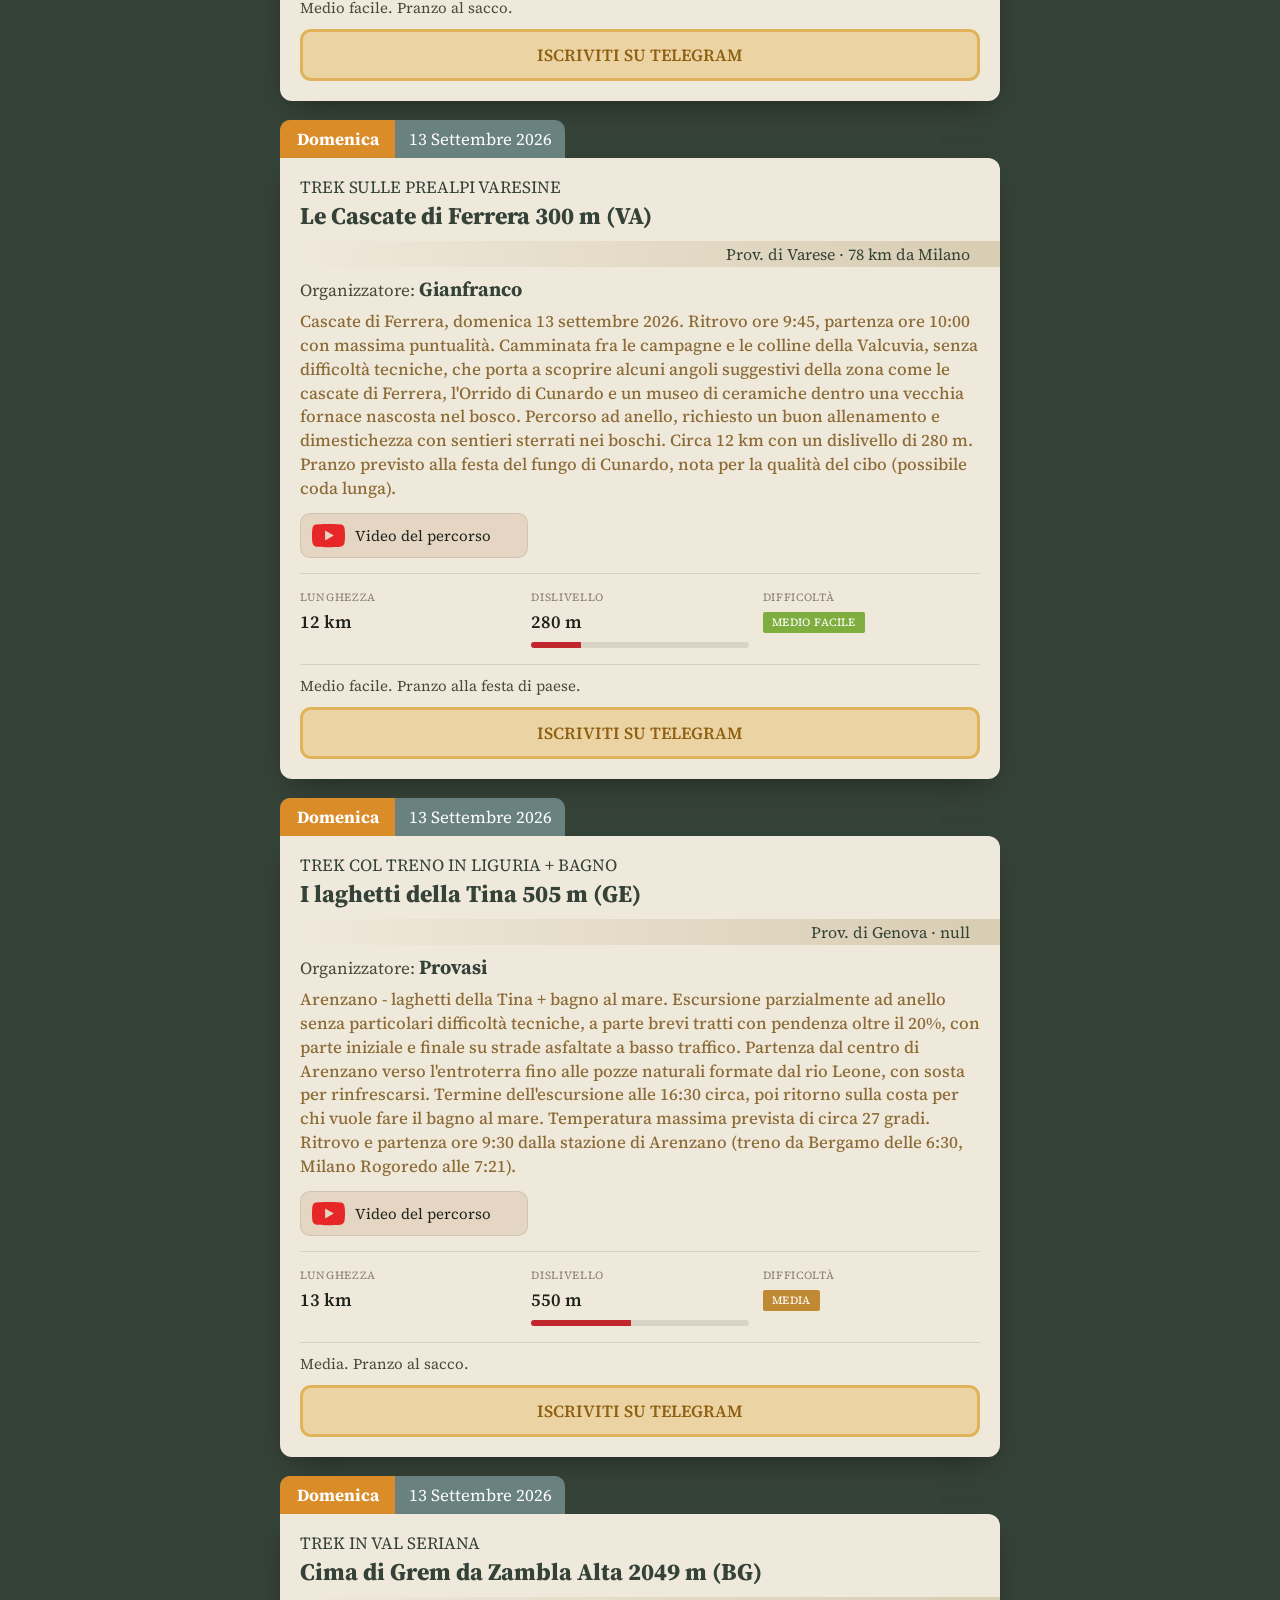
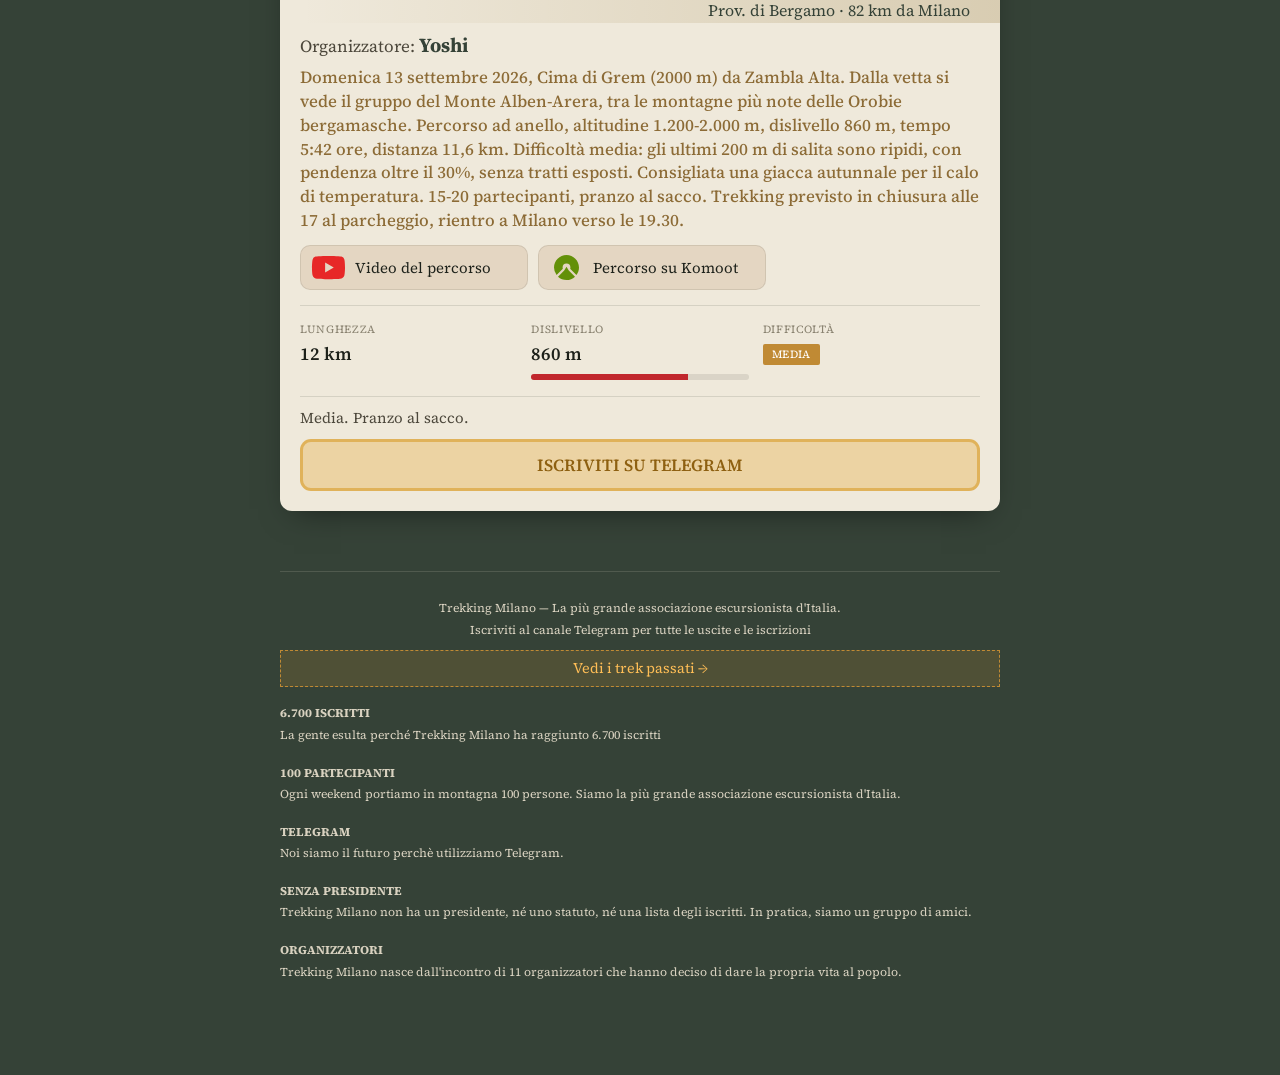
==== commit 315fda0b: "font, json format" ====
--- a/index.html
+++ b/index.html
@@ -7,7 +7,7 @@
 <meta name="description" content="Trekking Milano è un gruppo social, ogni fine settimana proponiamo nuovi programmi di trekking in Lombardia. Le escursioni sono tutte gratuite ed aperte a tutti. ">
 <link rel="preconnect" href="https://fonts.googleapis.com">
 <link rel="preconnect" href="https://fonts.gstatic.com" crossorigin>
-<link href="https://fonts.googleapis.com/css2?family=Oswald:wght@500;600;700&family=JetBrains+Mono:wght@400;600&family=Source+Sans+3:wght@400;500;600&display=swap" rel="stylesheet">
+<link href="https://fonts.googleapis.com/css2?family=Source+Serif+4:ital,opsz,wght@0,8..60,200..900;1,8..60,200..900&display=swap" rel="stylesheet">
 <link rel="icon" type="image/png" sizes="32x32" href="images/favicon-32x32.png">
 <link rel="stylesheet" href="style.css">
 </head>
@@ -49,15 +49,15 @@
     <a href="archive.html">Vedi i trek passati →</a>
 
     <div class="info">
-      <h3>6.700 ISCRITTI</h3>
+      <h4>6.700 ISCRITTI</h4>
       <p>La gente esulta perché Trekking Milano ha raggiunto 6.700 iscritti</p>
-      <h3>100 PARTECIPANTI</h3>
+      <h4>100 PARTECIPANTI</h4>
       <p>Ogni weekend portiamo in montagna 100 persone. Siamo la più grande associazione escursionista d'Italia. </p>
-      <h3>TELEGRAM</h3>
+      <h4>TELEGRAM</h4>
       <p>Noi siamo il futuro perchè utilizziamo Telegram.  </p>
-      <h3>SENZA PRESIDENTE</h3>
+      <h4>SENZA PRESIDENTE</h4>
       <p>Trekking Milano non ha un presidente, né uno statuto, né una lista degli iscritti. In pratica, siamo un gruppo di amici. </p>
-      <h3>ORGANIZZATORI</h3>
+      <h4>ORGANIZZATORI</h4>
       <p>Trekking Milano nasce dall'incontro di 11 organizzatori che hanno deciso di dare la propria vita al popolo. </p>
     </div>
   </footer>
@@ -111,7 +111,8 @@
             <span class="day-name ${dayClass(t.data_iso, t.giorno)}">${formatWeekday(t.data_iso, t.giorno)}</span>
             <span class="date">${formatDate(t.data_iso, t.giorno)}</span>
         </div>
-        <h2>${t.titolo}</h2>
+        <h2>${t['sub-titolo']}</h2>
+        <h3>${t.titolo}</h3>
         <div class="prov">${t.provincia} · ${t.distanza}</div>
         <p class="organizer">Organizzatore: <b>${t.organizzatore}</b></p>
         ${descrizione ? `<p class="peak">${descrizione}</p>` : ''}
--- a/style.css
+++ b/style.css
@@ -17,7 +17,7 @@
   margin:0;
   background-color:#354237;
   color:var(--paper);
-  font-family:'Source Sans 3', sans-serif;
+  font-family:"Source Serif 4", serif;
   -webkit-font-smoothing:antialiased;
 }
 a{color:inherit;}
@@ -34,15 +34,13 @@
 .title-header img{width:80px;height:80px;}
 
 .title-header h1{ 
-text-align: left;
-    font-family: 'Oswald', sans-serif;
+    text-align: left;
     text-transform: uppercase;
-    font-weight: 700;
-    letter-spacing: .03em;
+    font-weight: 900;
+     letter-spacing: .02em; 
     font-size: clamp(34px, 7vw, 52px);
     line-height: 1.2;
 }
-
 header.hero{
   padding:25px 20px 0px 20px;
   text-align:center;
@@ -71,7 +69,7 @@
 .blaze .r{background:red;}
   
 .eyebrow{
-  font-family:'JetBrains Mono', monospace;
+  
   letter-spacing:.14em;
   text-transform:uppercase;
   font-size:12px;
@@ -94,7 +92,7 @@
   display:inline-flex;
   align-items:center;
   gap:10px;
-  font-family:'JetBrains Mono', monospace;
+  
   font-size:13px;
   background:var(--pine-800);
   border:1px solid var(--line);
@@ -107,7 +105,7 @@
 .sec-telegram{
     position: relative;
     display: block;
-    max-width: 410px;
+    max-width: 450px;
     margin: 0 auto;
     padding: 12px 14px 11px;
     color: var(--paper);
@@ -147,12 +145,13 @@
 }
 .week-label .line{flex:1;height:1px;background:var(--line);}
 .week-label span{
-  font-family: 'JetBrains Mono', monospace;
   text-transform: uppercase;
   letter-spacing: 0.08em;
   font-size: 15px;
+  font-weight: 600;
   color: #ffa413;
   white-space: nowrap;
+  margin-left: 7px;
 }
 
 #treks{display:flex;flex-direction:column;gap:22px;}
@@ -183,25 +182,24 @@
 }
 
 .day-name {
-    min-width: 105px;
+    min-width: 115px;
     text-align: center;
    background-color: red;
     color: white;
-    font-weight: 600;
+    font-weight: 700;
     font-size: 17px;
    border-top-left-radius:10px;
 }
 .day-name.sat{background:#57a8c8}
 .day-name.dom{background:#da8c28}
 .date {
-    min-width: 160px;
+    min-width: 170px;
     text-align: center;
     font-size: 17px;
     font-weight: 400;
     color:white;
 }
 .day-tag{
-    font-family: 'JetBrains Mono', monospace;
     font-size: 15px;
     color: white;
     font-weight: 600;
@@ -218,7 +216,7 @@
 .day-tag.dom{background:#df5941}
 .prov{
 font-size: 16px;
-    color: #000000;
+    color: #354237;
     margin-top: -5px;
     margin-top: 12px;
     margin-right: -20px;
@@ -228,12 +226,21 @@
 }
 
 h2{
-  font-family:'Oswald', sans-serif;
+  font-weight: 400;
   text-transform:uppercase;
-  font-size:22px;
+  font-size:17px;
   line-height:1.15;
   margin:0 0 4px;
-  letter-spacing:.01em;
+  color:#354237
+
+}
+
+h3{
+    font-weight: 800;
+    font-size: 24px;
+    line-height: 1.15;
+    margin: 0 0 4px;
+    color:#354237
 }
 .peak{
     font-size: 17px;
@@ -244,12 +251,15 @@
     line-height: 1.4em;
 }
 .organizer{
-  font-size:18px;
+  font-size:17px;
   color:#4c473b;
   margin-top: 8px;
   margin-bottom: 5px;
 }
-.organizer b{color:var(--ink);}
+.organizer b{
+  color:#354237;
+  font-size:20px;
+}
 
 .stats{
   display:grid;
@@ -260,7 +270,6 @@
   padding:16px 0;
 }
 .stat .k{
-  font-family:'JetBrains Mono', monospace;
   font-size:11px;
   text-transform:uppercase;
   letter-spacing:.06em;
@@ -268,7 +277,6 @@
   margin-bottom:4px;
 }
 .stat .v{
-  font-family:'JetBrains Mono', monospace;
   font-size:18px;
   font-weight:600;
 }
@@ -287,7 +295,6 @@
 
 .diff{
   display:inline-block;
-  font-family:'JetBrains Mono', monospace;
   font-size:11px;
   text-transform:uppercase;
   letter-spacing:.04em;
@@ -311,7 +318,6 @@
     margin-bottom: 15px;
 }
 .btn{
-  font-family:'JetBrains Mono', monospace;
   font-size:13px;
   text-transform:uppercase;
   text-decoration:none;
@@ -346,7 +352,6 @@
     min-height: 45px;
     align-items: center;
     gap: 9px;
-    font-family: 'JetBrains Mono', monospace;
     font-size: 15px;
     text-decoration: none;
     color: var(--ink);
@@ -388,7 +393,6 @@
   margin-top:60px;
   padding-top:26px;
   border-top:1px solid var(--line);
-  font-family:'JetBrains Mono', monospace;
   font-size:12px;
   color:var(--paper-dim);
   line-height:1.8;
@@ -404,7 +408,7 @@
     border: 1px dashed var(--ochre);
 }
 
-footer .info h3{
+footer .info h4{
   text-align:left;
   margin-bottom: 0;
 }
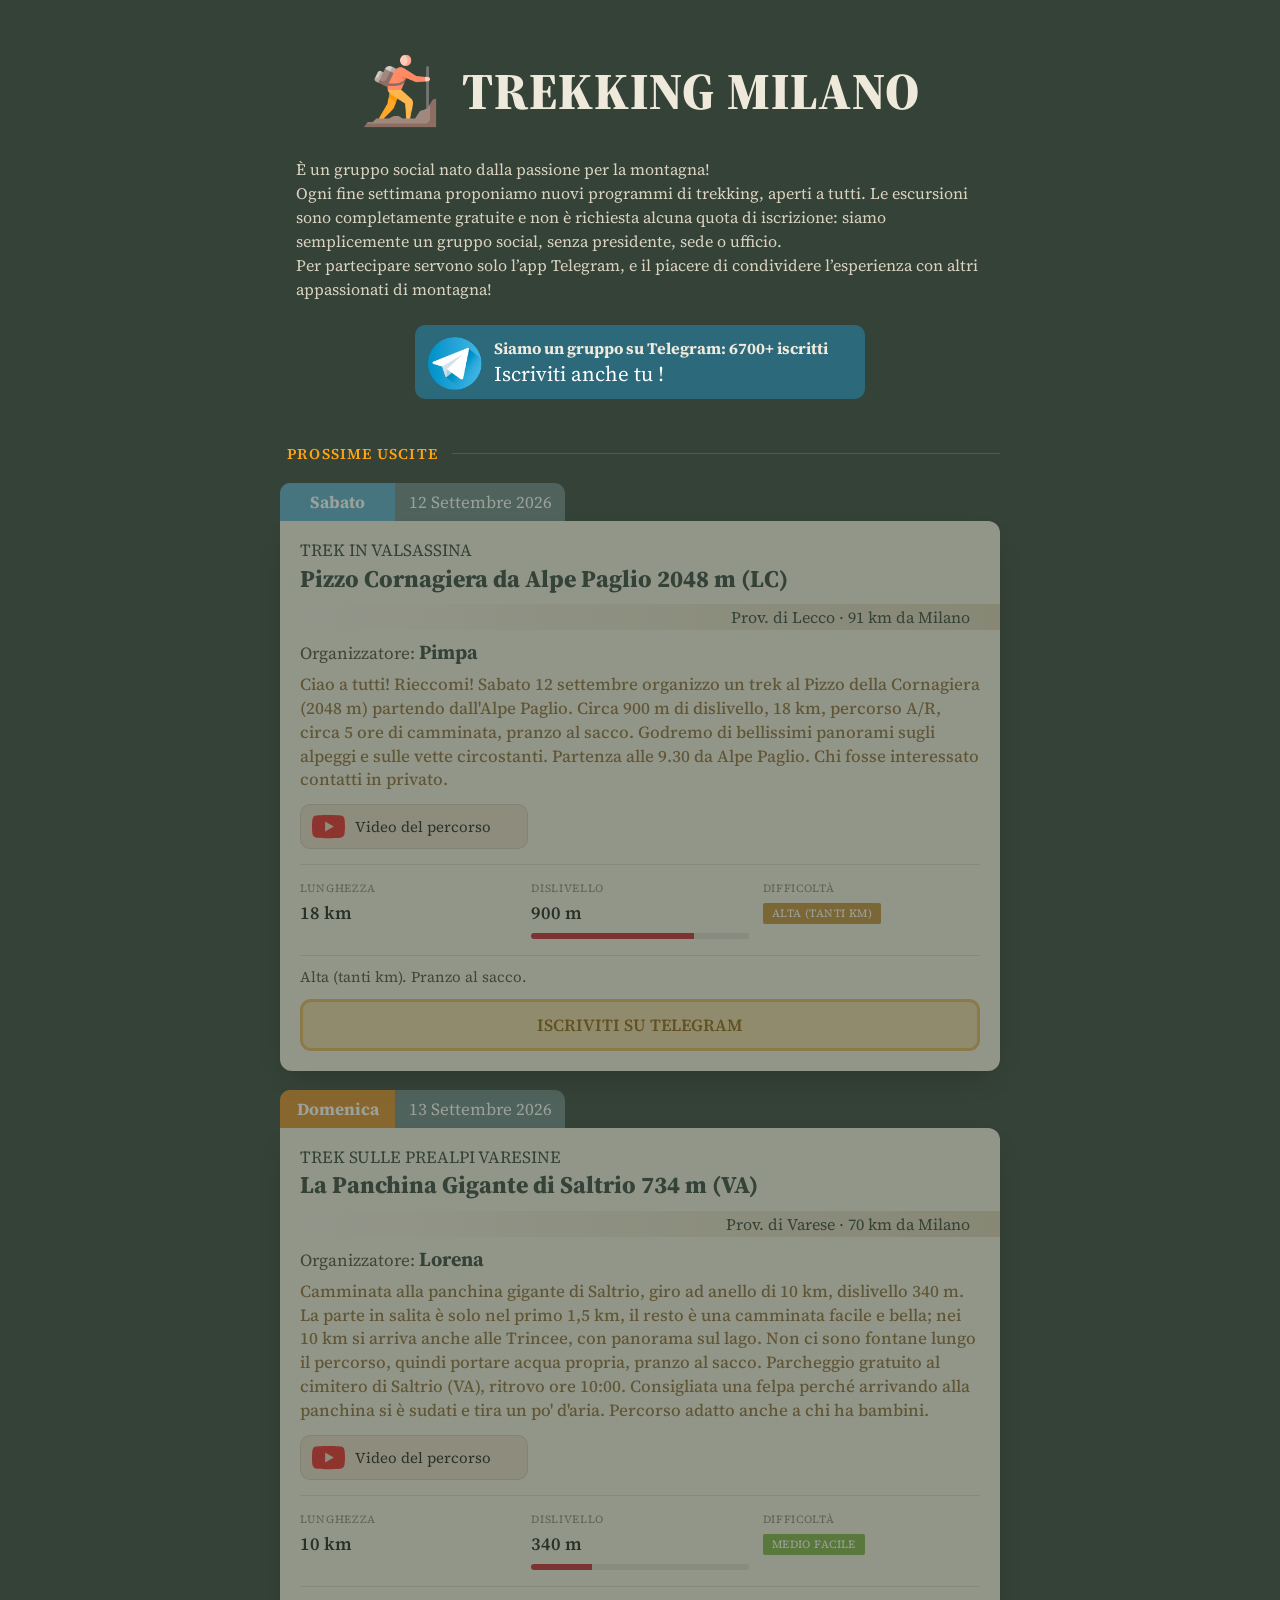
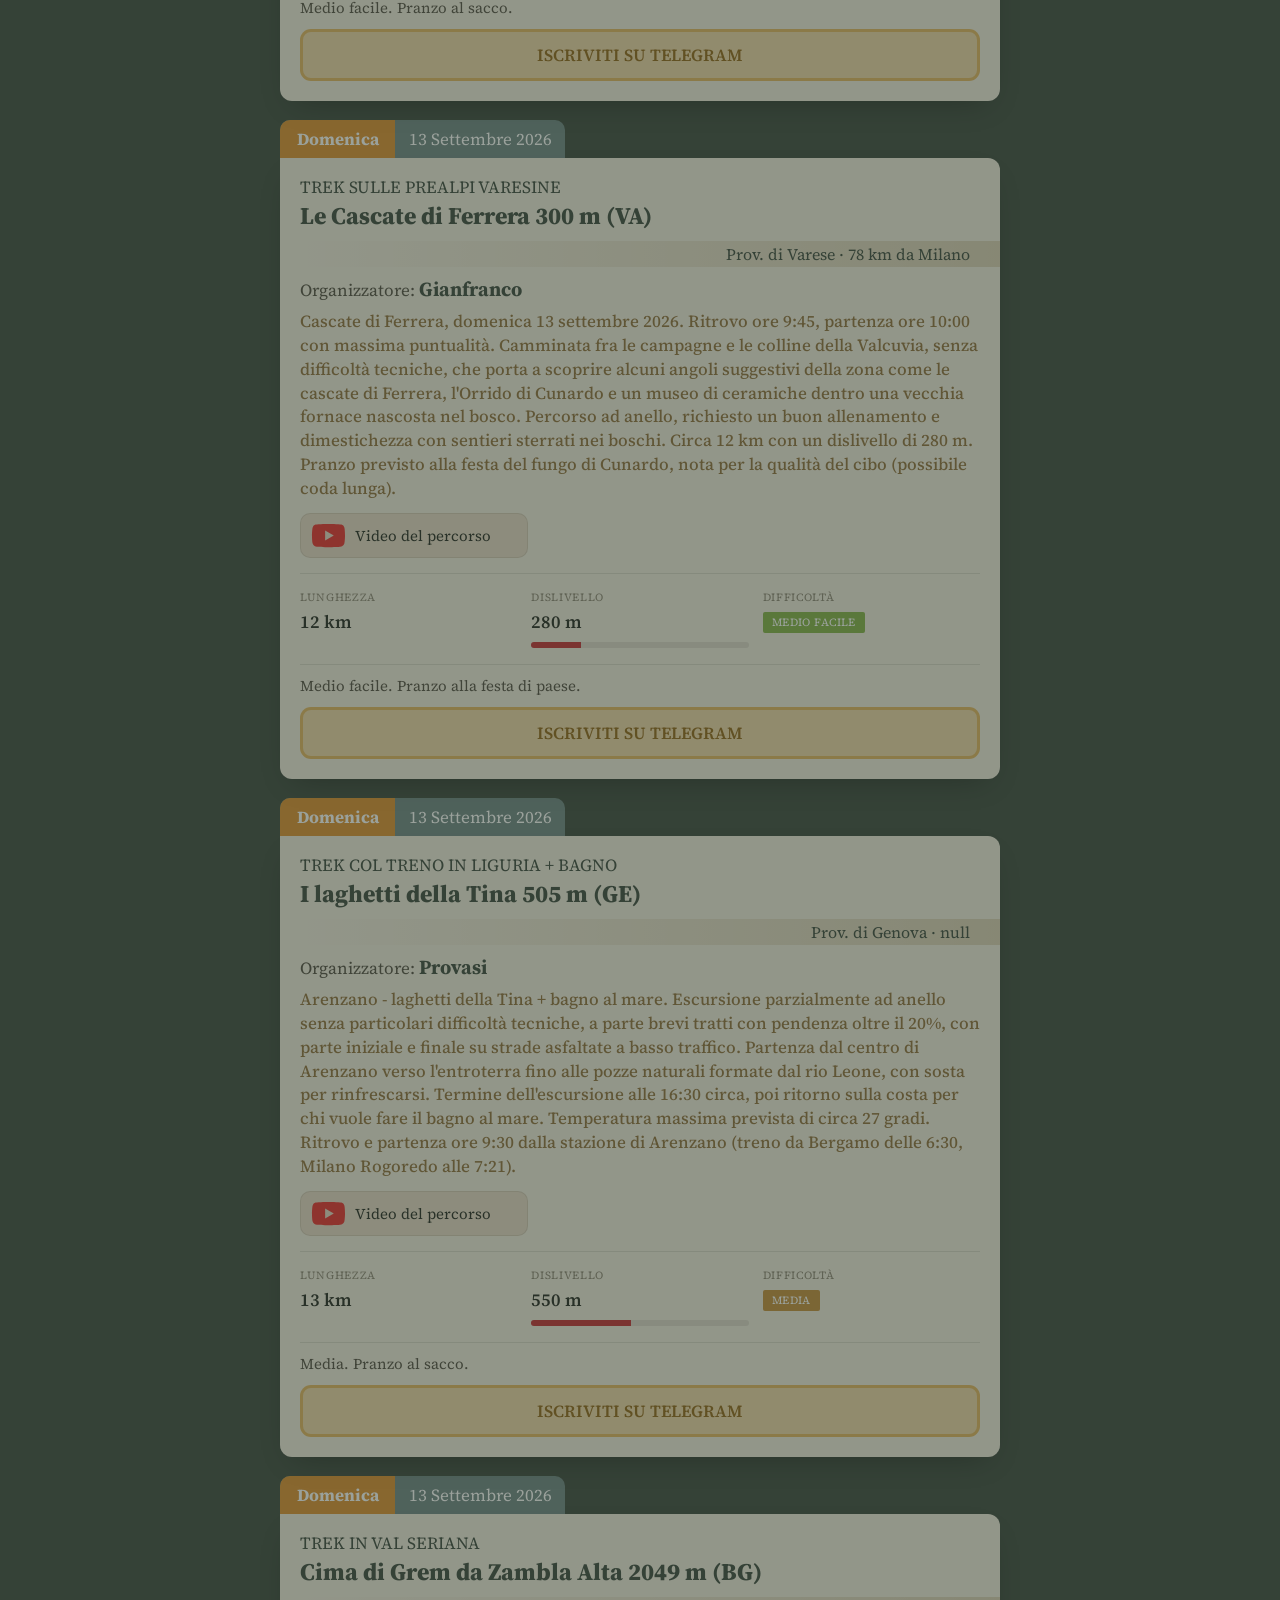
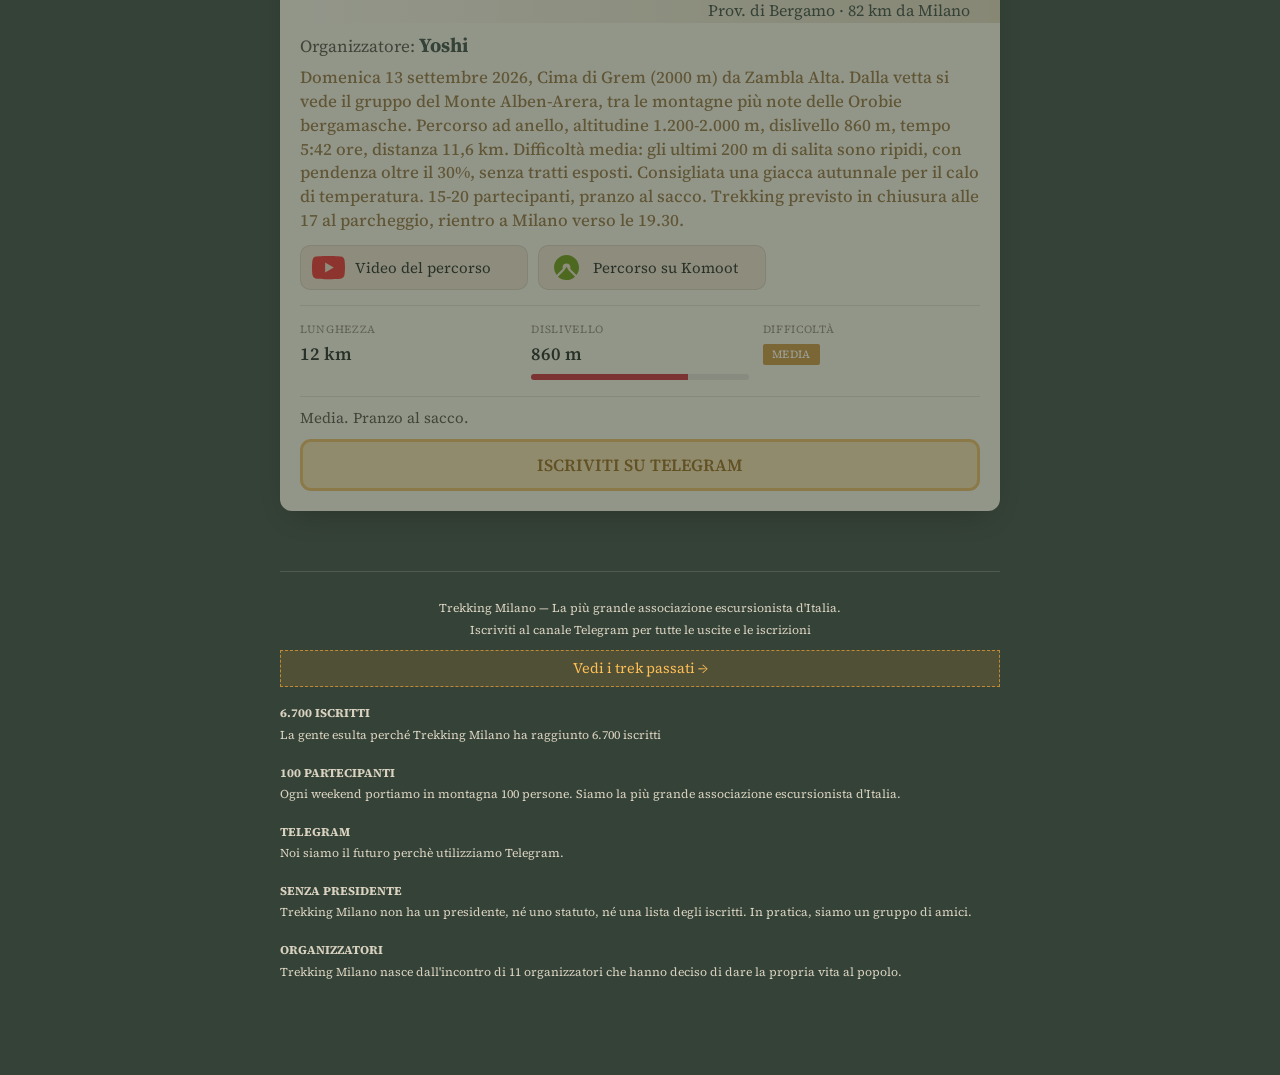
==== commit 40a5b4b4: "notification" ====
--- a/index.html
+++ b/index.html
@@ -41,6 +41,12 @@
 
 <div class="wrap">
   <div class="week-label"><span>Prossime uscite</span><div class="line"></div></div>
+
+  <div id="notice">
+    <div class="notice-title" id="notice-title"></div>
+    <div class="notice-msg">Le proposte per weekend saranno pubblicate a qeusto mercoledi</div>
+  </div>
+
   <div id="treks"></div>
 
   <footer>  
@@ -73,6 +79,14 @@
 ------------------------------------------------------------------- */
 const MAX_DISLIVELLO = 1200;
 
+const oggi = new Date();
+const oggiGiorno = oggi.getDay(); // 0=Dom, 1=Lun, 2=Mar, 3=Mer, 4=Gio, 5=Ven, 6=Sab
+const oggiIso = `${oggi.getFullYear()}-${String(oggi.getMonth() + 1).padStart(2, '0')}-${String(oggi.getDate()).padStart(2, '0')}`;
+const notice = document.getElementById('notice');
+if (notice) notice.hidden = !(oggiGiorno >= 1 && oggiGiorno <= 3);
+const noticeTitle = document.getElementById('notice-title');
+if (noticeTitle) noticeTitle.textContent = `Oggi è ${formatWeekday(oggiIso)}`;
+
 let TREKS = [];
 
 const DIFF_COLORS = {
@@ -86,6 +100,13 @@
 function diffColor(diff){
   const key = diff.toLowerCase().trim();
   return DIFF_COLORS[key] || "#c08a34";
+}
+
+function isExpired(dataIso){
+  if (!dataIso) return false;
+  const [year, month, day] = dataIso.split('-').map(Number);
+  const dataTrek = new Date(year, month - 1, day, 23, 59, 59, 999);
+  return dataTrek < new Date();
 }
 
 async function loadTreks(){
@@ -106,7 +127,7 @@
       ? t.descrizione.trim()
       : '';
     return `
-      <article class="card">
+      <article class="card ${isExpired(t.data_iso) ? ' expired' : ''}">
         <div class="card-top">
             <span class="day-name ${dayClass(t.data_iso, t.giorno)}">${formatWeekday(t.data_iso, t.giorno)}</span>
             <span class="date">${formatDate(t.data_iso, t.giorno)}</span>
--- a/style.css
+++ b/style.css
@@ -164,6 +164,10 @@
   margin-top:35px;
   position:relative;
   box-shadow:0 12px 30px -14px rgba(0,0,0,0.55);
+}
+
+.card.expired{
+  opacity: 0.5;
 }
 
 .card-top{
@@ -423,3 +427,25 @@
   .stats{grid-template-columns:1fr 1fr;}
   .stat:last-child{grid-column:1 / -1;}
 }
+
+
+
+#notice{
+  padding: 12px 20px;
+  margin-bottom: 22px;
+  background: var(--pine-800);
+  border-radius: 10px;
+  box-shadow: inset 0 0 12px #0000003f;
+}
+.notice-title{
+  font-size: 19px;
+  font-weight: 600;
+  color: #75c687;
+  
+}
+.notice-msg{
+  margin-top: 2px;
+  color: var(--paper-dim);
+  font-size: 17px;
+  line-height: 1.5;
+}
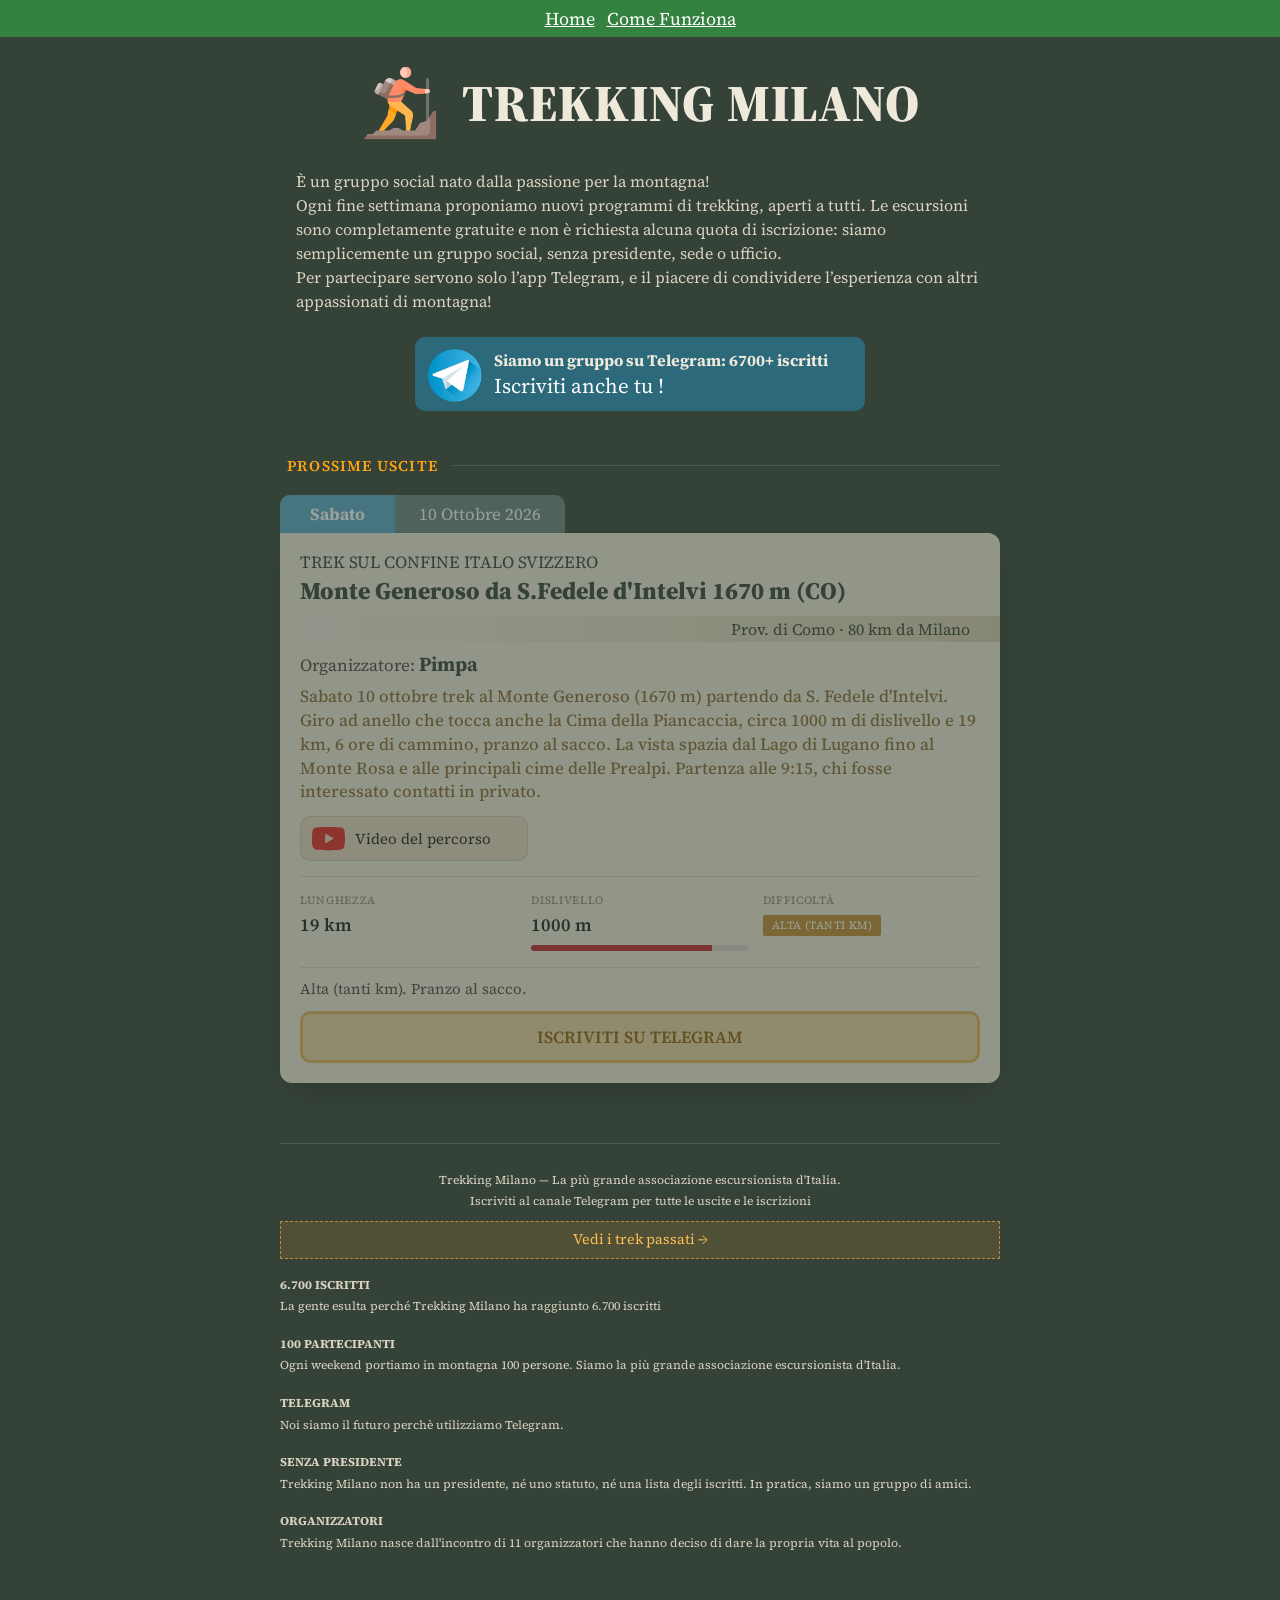
==== commit 0e5d71a4: "add new page" ====
--- a/index.html
+++ b/index.html
@@ -21,8 +21,11 @@
 
   gtag('config', 'G-W08KJY8EFF');
 </script>
-
-<header class="hero">
+<header>
+  <div class="menu">
+    <a href="index.html">Home</a>
+    <a href="how-works.html">Come Funziona</a>
+  </div>
   <div class="title-header">
     <img src="images/icon_trekking_milano.png" alt="Trekking Milano" >
     <h1>Trekking Milano</h1>
--- a/style.css
+++ b/style.css
@@ -41,17 +41,21 @@
     font-size: clamp(34px, 7vw, 52px);
     line-height: 1.2;
 }
-header.hero{
-  padding:25px 20px 0px 20px;
+header{
   text-align:center;
   position:relative;
   overflow:hidden;
 }
-header.hero::before{
-  content:"";
-  position:absolute; inset:0;
-  background-image: linear-gradient(transparent, transparent);
-  opacity:0.5;
+
+header .menu{
+    display: flex;
+    gap: 12px;
+    justify-content: center;
+    background-color: rgb(52 130 64);
+    color: white;
+    padding-top: 6px;
+    padding-bottom: 6px;
+    font-size: 18px;
 }
 
 
@@ -188,7 +192,7 @@
 .day-name {
     min-width: 115px;
     text-align: center;
-   background-color: red;
+    background-color: #68b83c;
     color: white;
     font-weight: 700;
     font-size: 17px;
